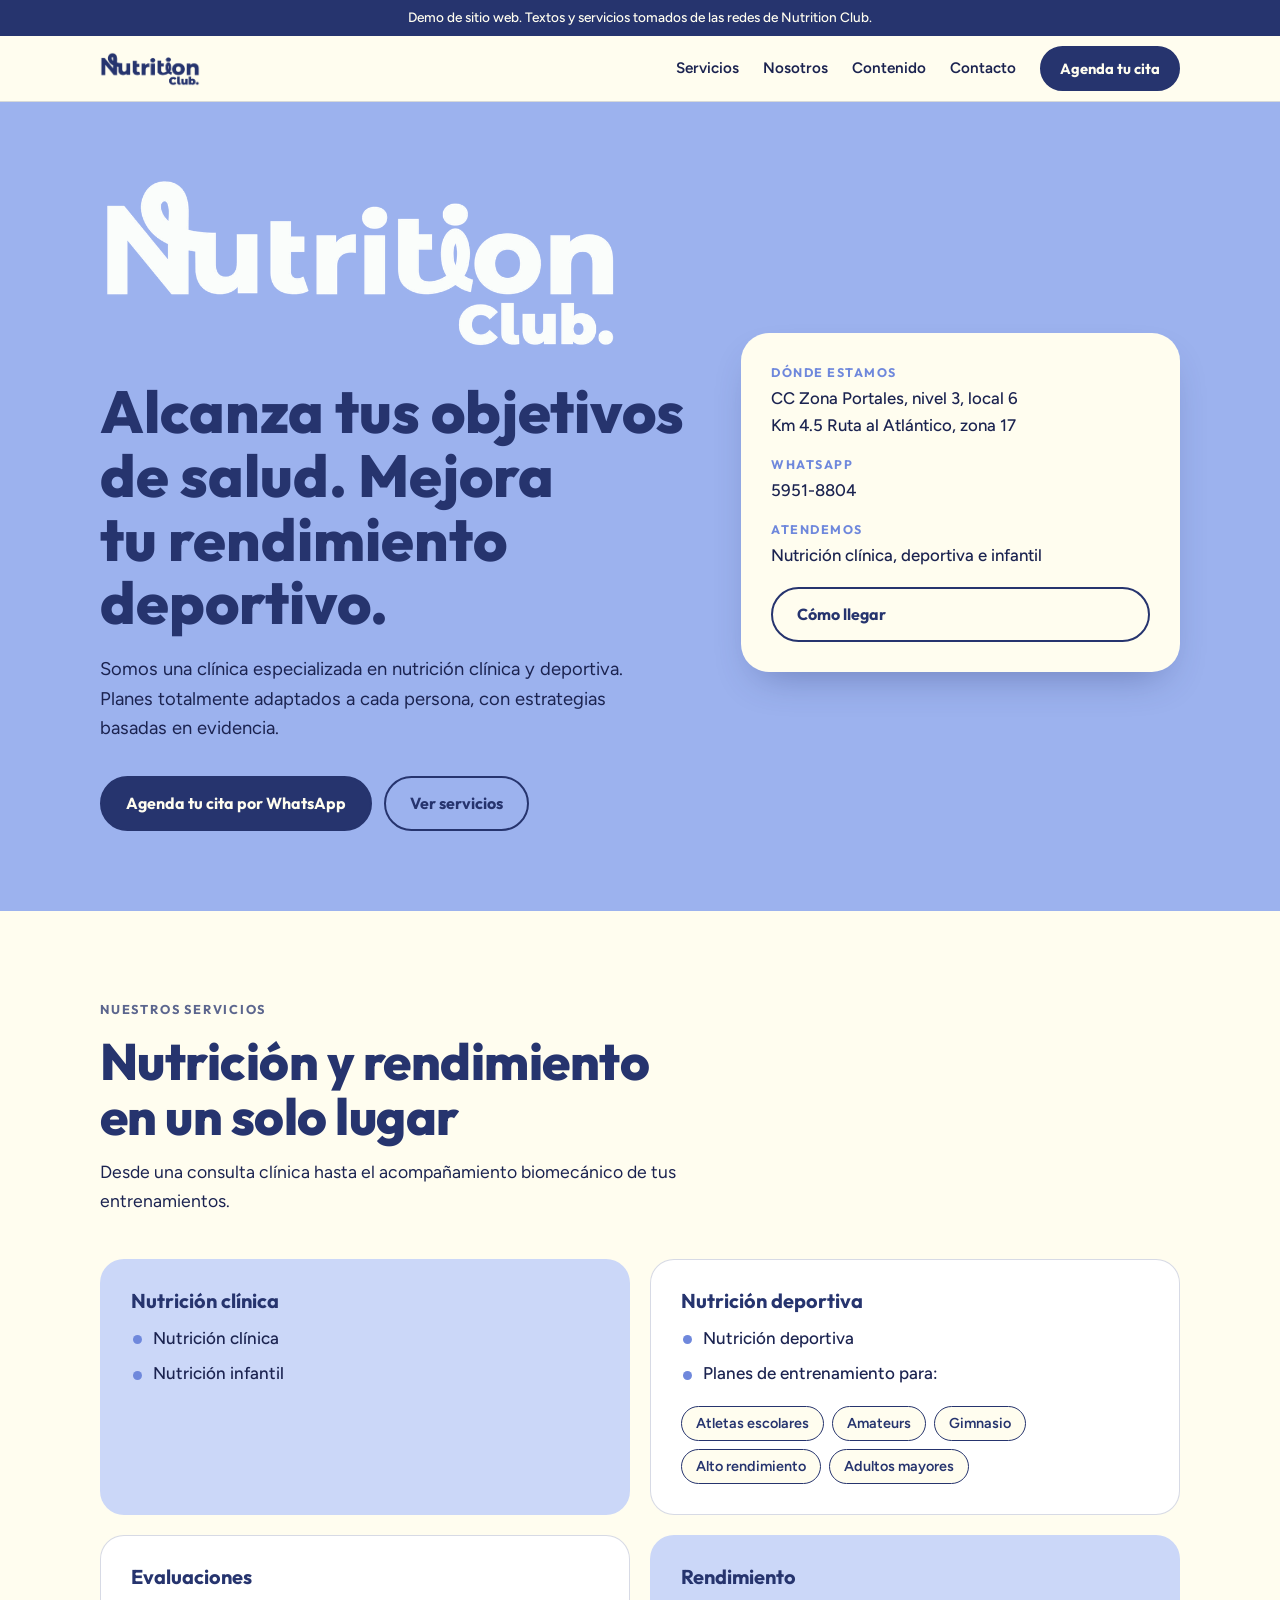
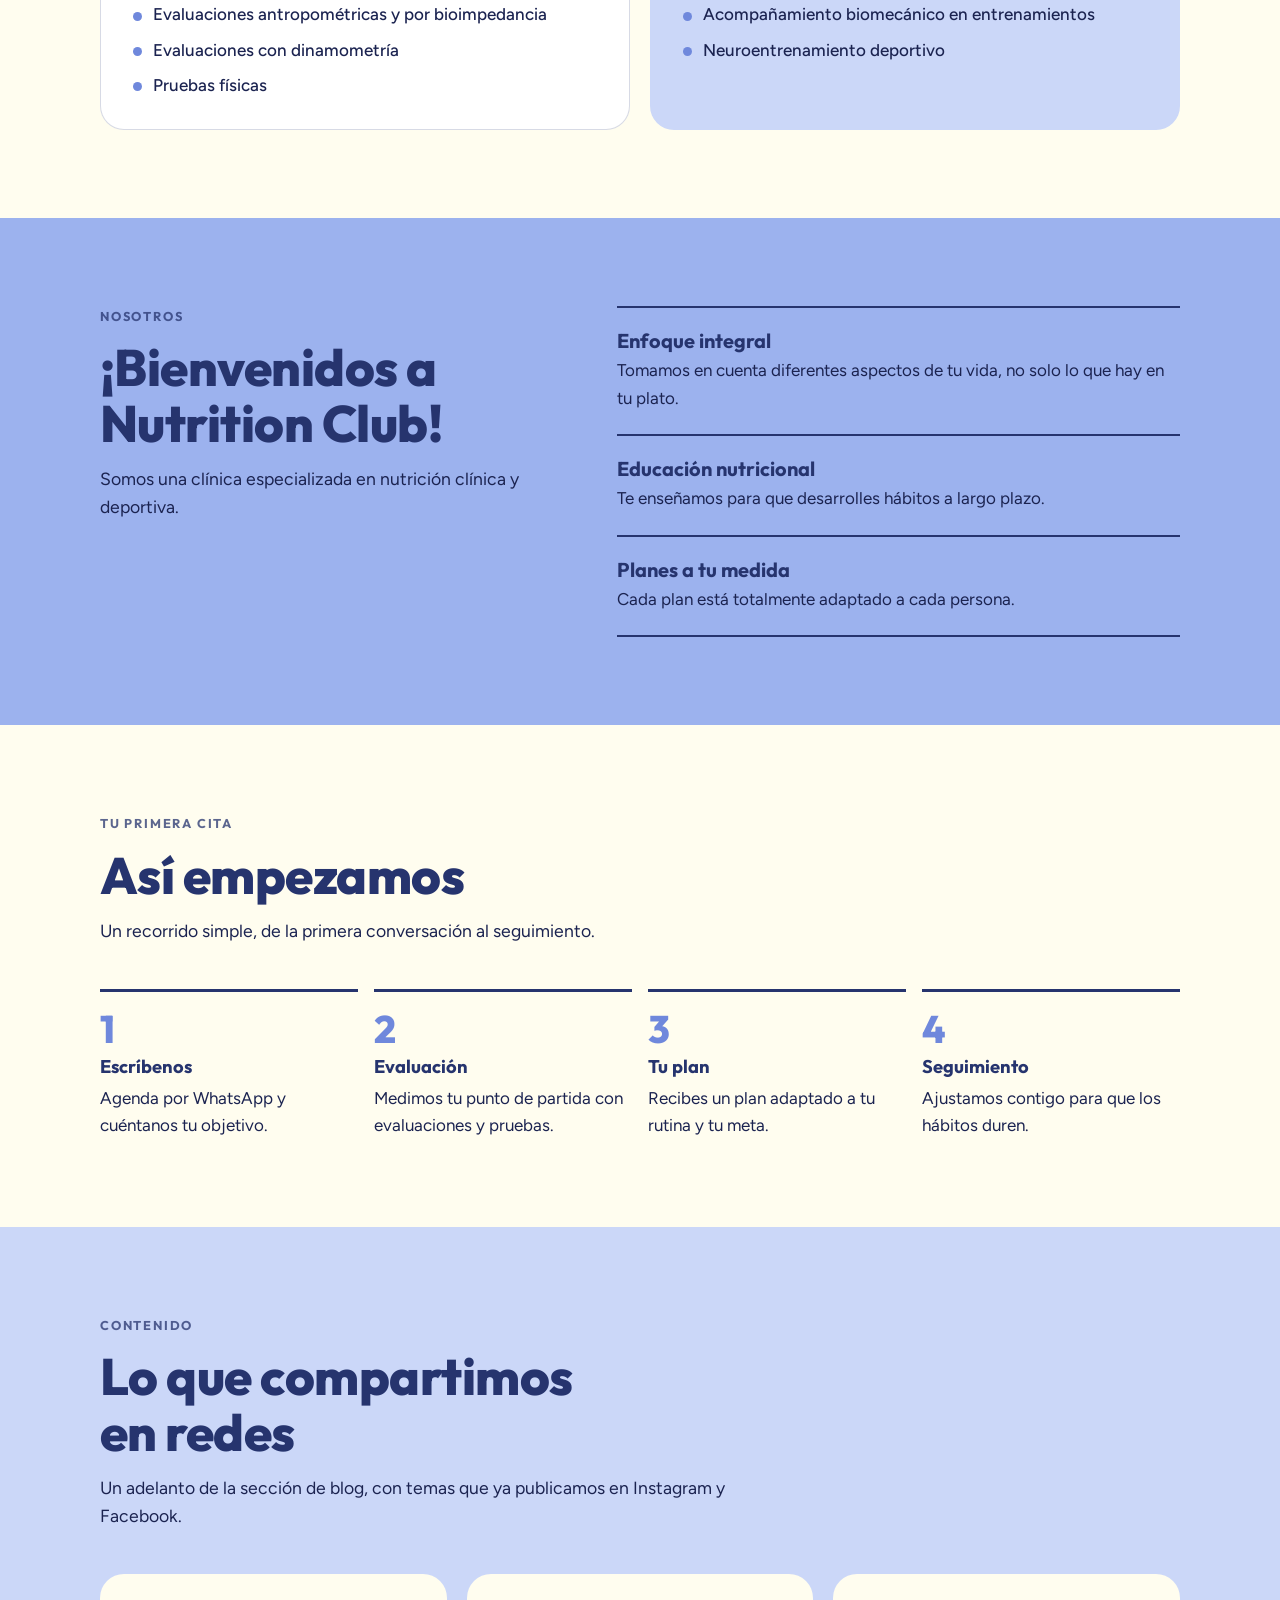
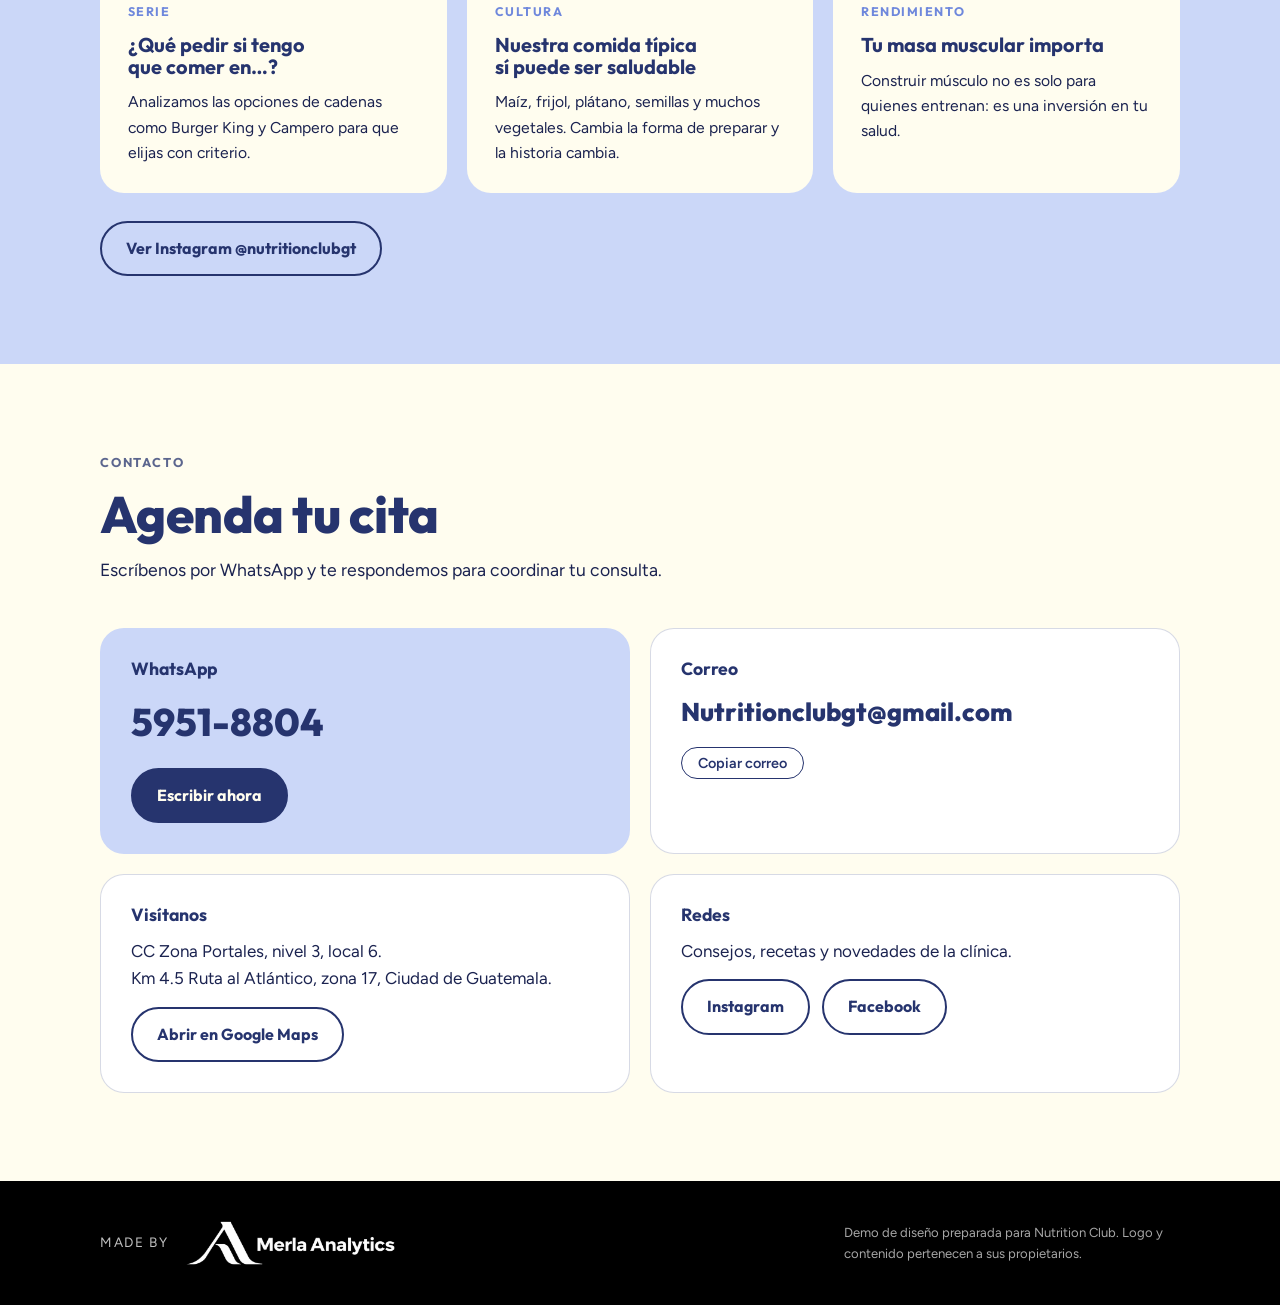
==== index.html @ fe2a4146 "Add files via upload" ====
<!doctype html>
<html lang="es">
<head>
<meta charset="utf-8">
<meta name="viewport" content="width=device-width, initial-scale=1">
<title>Nutrition Club</title>
<link rel="stylesheet" href="https://fonts.googleapis.com/css2?family=Outfit:wght@500;700;800&family=Figtree:wght@400;500;600&display=swap">
<link rel="stylesheet" href="style.css">

</head>
<body>
<div class="demo">Demo de sitio web. Textos y servicios tomados de las redes de Nutrition Club.</div>

<header>
  <div class="wrap">
    <a href="#inicio" aria-label="Nutrition Club, inicio"><img src="assets/logo-navy.png" alt="Nutrition Club"></a>
    <nav>
      <a href="#servicios">Servicios</a>
      <a href="#nosotros">Nosotros</a>
      <a href="#contenido">Contenido</a>
      <a href="#contacto">Contacto</a>
      <a class="btn" href="https://wa.me/50259518804" target="_blank" rel="noopener">Agenda tu cita</a>
    </nav>
  </div>
</header>

<main id="inicio">
<div class="hero">
  <div class="wrap">
    <div>
      <img class="mark" src="assets/logo-cream.png" alt="Nutrition Club">
      <h1>Alcanza tus objetivos de salud. Mejora tu rendimiento deportivo.</h1>
      <p class="lead">Somos una clínica especializada en nutrición clínica y deportiva. Planes totalmente adaptados a cada persona, con estrategias basadas en evidencia.</p>
      <div class="actions">
        <a class="btn" href="https://wa.me/50259518804" target="_blank" rel="noopener">Agenda tu cita por WhatsApp</a>
        <a class="btn ghost" href="#servicios">Ver servicios</a>
      </div>
    </div>
    <aside class="pin" aria-label="Datos de la clínica">
      <dl>
        <div><dt>Dónde estamos</dt><dd>CC Zona Portales, nivel 3, local 6<br>Km 4.5 Ruta al Atlántico, zona 17</dd></div>
        <div><dt>WhatsApp</dt><dd>5951-8804</dd></div>
        <div><dt>Atendemos</dt><dd>Nutrición clínica, deportiva e infantil</dd></div>
      </dl>
      <a class="btn ghost" href="https://www.google.com/maps/search/?api=1&query=CC+Zona+Portales+Km+4.5+Ruta+al+Atl%C3%A1ntico+zona+17+Guatemala" target="_blank" rel="noopener">Cómo llegar</a>
    </aside>
  </div>
</div>

<section id="servicios">
  <div class="wrap">
    <div class="head">
      <span class="eyebrow">Nuestros servicios</span>
      <h2>Nutrición y rendimiento en un solo lugar</h2>
      <p>Desde una consulta clínica hasta el acompañamiento biomecánico de tus entrenamientos.</p>
    </div>
    <div class="svc">
      <article class="card tint">
        <h3>Nutrición clínica</h3>
        <ul><li>Nutrición clínica</li><li>Nutrición infantil</li></ul>
      </article>
      <article class="card">
        <h3>Nutrición deportiva</h3>
        <ul><li>Nutrición deportiva</li><li>Planes de entrenamiento para:</li></ul>
        <div class="chips"><span>Atletas escolares</span><span>Amateurs</span><span>Gimnasio</span><span>Alto rendimiento</span><span>Adultos mayores</span></div>
      </article>
      <article class="card">
        <h3>Evaluaciones</h3>
        <ul><li>Evaluaciones antropométricas y por bioimpedancia</li><li>Evaluaciones con dinamometría</li><li>Pruebas físicas</li></ul>
      </article>
      <article class="card tint">
        <h3>Rendimiento</h3>
        <ul><li>Acompañamiento biomecánico en entrenamientos</li><li>Neuroentrenamiento deportivo</li></ul>
      </article>
    </div>
  </div>
</section>

<section id="nosotros" class="about">
  <div class="wrap grid">
    <div class="head" style="margin:0">
      <span class="eyebrow">Nosotros</span>
      <h2>¡Bienvenidos a Nutrition Club!</h2>
      <p>Somos una clínica especializada en nutrición clínica y deportiva.</p>
    </div>
    <div class="pillars">
      <div><h3>Enfoque integral</h3><p>Tomamos en cuenta diferentes aspectos de tu vida, no solo lo que hay en tu plato.</p></div>
      <div><h3>Educación nutricional</h3><p>Te enseñamos para que desarrolles hábitos a largo plazo.</p></div>
      <div><h3>Planes a tu medida</h3><p>Cada plan está totalmente adaptado a cada persona.</p></div>
    </div>
  </div>
</section>

<section id="cita">
  <div class="wrap">
    <div class="head">
      <span class="eyebrow">Tu primera cita</span>
      <h2>Así empezamos</h2>
      <p>Un recorrido simple, de la primera conversación al seguimiento.</p>
    </div>
    <ol class="steps">
      <li><h3>Escríbenos</h3><p>Agenda por WhatsApp y cuéntanos tu objetivo.</p></li>
      <li><h3>Evaluación</h3><p>Medimos tu punto de partida con evaluaciones y pruebas.</p></li>
      <li><h3>Tu plan</h3><p>Recibes un plan adaptado a tu rutina y tu meta.</p></li>
      <li><h3>Seguimiento</h3><p>Ajustamos contigo para que los hábitos duren.</p></li>
    </ol>
  </div>
</section>

<section id="contenido" class="posts">
  <div class="wrap">
    <div class="head">
      <span class="eyebrow">Contenido</span>
      <h2>Lo que compartimos en redes</h2>
      <p>Un adelanto de la sección de blog, con temas que ya publicamos en Instagram y Facebook.</p>
    </div>
    <div class="pgrid">
      <article class="post"><span class="tag">Serie</span><h3>¿Qué pedir si tengo que comer en…?</h3><p>Analizamos las opciones de cadenas como Burger King y Campero para que elijas con criterio.</p></article>
      <article class="post"><span class="tag">Cultura</span><h3>Nuestra comida típica sí puede ser saludable</h3><p>Maíz, frijol, plátano, semillas y muchos vegetales. Cambia la forma de preparar y la historia cambia.</p></article>
      <article class="post"><span class="tag">Rendimiento</span><h3>Tu masa muscular importa</h3><p>Construir músculo no es solo para quienes entrenan: es una inversión en tu salud.</p></article>
    </div>
    <div class="more"><a class="btn ghost" href="https://www.instagram.com/nutritionclubgt/" target="_blank" rel="noopener">Ver Instagram @nutritionclubgt</a></div>
  </div>
</section>

<section id="contacto" class="contact">
  <div class="wrap">
    <div class="head">
      <span class="eyebrow">Contacto</span>
      <h2>Agenda tu cita</h2>
      <p>Escríbenos por WhatsApp y te respondemos para coordinar tu consulta.</p>
    </div>
    <div class="grid">
      <div class="card tint">
        <h3>WhatsApp</h3>
        <div class="big">5951-8804</div>
        <div class="links"><a class="btn" href="https://wa.me/50259518804" target="_blank" rel="noopener">Escribir ahora</a></div>
      </div>
      <div class="card">
        <h3>Correo</h3>
        <div class="big mailbig" id="mail">Nutritionclubgt@gmail.com</div>
        <button class="copy" id="copy" type="button">Copiar correo</button>
      </div>
      <div class="card">
        <h3>Visítanos</h3>
        <p>CC Zona Portales, nivel 3, local 6.<br>Km 4.5 Ruta al Atlántico, zona 17, Ciudad de Guatemala.</p>
        <div class="links"><a class="btn ghost" href="https://www.google.com/maps/search/?api=1&query=CC+Zona+Portales+Km+4.5+Ruta+al+Atl%C3%A1ntico+zona+17+Guatemala" target="_blank" rel="noopener">Abrir en Google Maps</a></div>
      </div>
      <div class="card">
        <h3>Redes</h3>
        <p>Consejos, recetas y novedades de la clínica.</p>
        <div class="links">
          <a class="btn ghost" href="https://www.instagram.com/nutritionclubgt/" target="_blank" rel="noopener">Instagram</a>
          <a class="btn ghost" href="https://www.facebook.com/p/Nutrition-Club-Gt-61587818162774/" target="_blank" rel="noopener">Facebook</a>
        </div>
      </div>
    </div>
  </div>
</section>
</main>

<footer>
  <div class="wrap">
    <div class="by"><span>Made by</span><img src="assets/merla-analytics.png" alt="Merla Analytics"></div>
    <small>Demo de diseño preparada para Nutrition Club. Logo y contenido pertenecen a sus propietarios.</small>
  </div>
</footer>

<script src="script.js"></script>

</body>
</html>
---- style.css ----
/* Layout: clínica de barrio con voz cálida. Bloques anchos alternando periwinkle y crema, tipografía grande, un solo acento (navy). */
:root{
  --peri:#9CB2EE; --peri-soft:#CBD7F8; --peri-deep:#6F88DC;
  --cream:#FFFDEF; --navy:#26346E; --ink:#1B2350; --line:rgba(38,52,110,.18);
  --display:'Outfit','Avenir Next','Segoe UI',system-ui,sans-serif;
  --body:'Figtree','Segoe UI',system-ui,sans-serif;
  color-scheme:light;
}
*{box-sizing:border-box}
html{scroll-behavior:smooth}
body{background:var(--cream);color:var(--ink);font-family:var(--body);font-size:17px;line-height:1.6;margin:0}
a{color:inherit}
:focus-visible{outline:3px solid var(--navy);outline-offset:3px;border-radius:6px}
.wrap{max-width:1120px;margin-inline:auto;padding-inline:20px}
h1,h2,h3{font-family:var(--display);line-height:1.08;margin:0;text-wrap:balance;color:var(--navy)}
h2{font-size:clamp(2rem,5vw,3.2rem);font-weight:800;letter-spacing:-.01em}
h3{font-size:1.25rem;font-weight:700}
p{margin:0}
.eyebrow{font-family:var(--display);font-weight:700;font-size:.8rem;letter-spacing:.14em;text-transform:uppercase;color:var(--navy);opacity:.75}

/* header */
header{position:sticky;top:env(safe-area-inset-top,0px);z-index:10;background:var(--cream);border-bottom:1px solid var(--line)}
header .wrap{display:flex;align-items:center;justify-content:space-between;gap:16px;padding-block:10px}
header img{height:34px;width:auto;display:block}
nav{display:flex;gap:24px;align-items:center}
nav a{text-decoration:none;font-weight:600;font-size:.95rem}
nav a:hover{text-decoration:underline;text-underline-offset:5px}
.btn{display:inline-flex;align-items:center;gap:8px;background:var(--navy);color:var(--cream);font-family:var(--display);font-weight:700;font-size:1rem;padding:13px 24px;border-radius:999px;text-decoration:none;border:2px solid var(--navy);transition:transform .15s,background .15s,color .15s}
.btn:hover{transform:translateY(-2px)}
.btn.ghost{background:transparent;color:var(--navy)}
.btn.ghost:hover{background:var(--navy);color:var(--cream)}
header .btn{padding:9px 18px;font-size:.92rem}
@media(max-width:760px){nav a:not(.btn){display:none}}

/* hero */
.hero{background:var(--peri);position:relative;overflow:hidden}
.hero .wrap{display:grid;grid-template-columns:1.15fr .85fr;gap:48px;align-items:center;padding-block:72px 80px;position:relative}
.hero .mark{width:min(100%,520px);display:block;margin-bottom:28px}
.hero h1{font-size:clamp(2.1rem,5.2vw,3.7rem);font-weight:800;max-width:15ch}
.hero p.lead{font-size:1.15rem;margin-top:20px;max-width:46ch;color:var(--ink)}
.hero .actions{display:flex;flex-wrap:wrap;gap:12px;margin-top:32px}
.hero .btn.ghost{border-color:var(--navy)}
.pin{background:var(--cream);border-radius:28px;padding:30px;display:grid;gap:18px;box-shadow:0 18px 40px -18px rgba(38,52,110,.45)}
.pin dt{font-family:var(--display);font-weight:700;font-size:.78rem;letter-spacing:.12em;text-transform:uppercase;color:var(--peri-deep)}
.pin dd{margin:2px 0 0;font-size:1.05rem;font-weight:500}
.pin dl{margin:0;display:grid;gap:16px}
@media(max-width:860px){.hero .wrap{grid-template-columns:1fr;padding-block:48px 56px}}

/* sections */
section{padding-block:88px}
.head{display:grid;gap:14px;margin-bottom:44px;max-width:640px}
.head p{font-size:1.1rem}

/* servicios */
.svc{display:grid;grid-template-columns:repeat(2,1fr);gap:20px}
.card{background:#fff;border:1.5px solid var(--line);border-radius:24px;padding:30px;display:grid;gap:14px;align-content:start;min-width:0}
.card.tint{background:var(--peri-soft);border-color:transparent}
.card ul{margin:0;padding:0;list-style:none;display:grid;gap:8px}
.card li{padding-left:22px;position:relative;font-weight:500}
.card li::before{content:"";position:absolute;left:2px;top:.6em;width:9px;height:9px;border-radius:50%;background:var(--peri-deep)}
.chips{display:flex;flex-wrap:wrap;gap:8px;margin-top:4px}
.chips span{background:var(--cream);border:1.5px solid var(--navy);color:var(--navy);padding:5px 14px;border-radius:999px;font-weight:600;font-size:.9rem}
.card.tint .chips span{background:var(--cream)}
@media(max-width:760px){.svc{grid-template-columns:1fr}section{padding-block:60px}}

/* nosotros */
.about{background:var(--peri)}
.about .grid{display:grid;grid-template-columns:.9fr 1.1fr;gap:56px;align-items:start}
.about .pillars{display:grid;gap:0}
.about .pillars div{padding-block:22px;border-top:2px solid var(--navy)}
.about .pillars div:last-child{border-bottom:2px solid var(--navy)}
.about .pillars h3{margin-bottom:6px}
@media(max-width:860px){.about .grid{grid-template-columns:1fr;gap:32px}}

/* primera cita */
.steps{display:grid;grid-template-columns:repeat(4,1fr);gap:16px;counter-reset:s;padding:0;margin:0;list-style:none}
.steps li{counter-increment:s;border-top:3px solid var(--navy);padding-top:18px;display:grid;gap:8px;align-content:start}
.steps li::before{content:counter(s);font-family:var(--display);font-weight:800;font-size:2.4rem;color:var(--peri-deep);line-height:1}
.steps h3{font-size:1.15rem}
@media(max-width:860px){.steps{grid-template-columns:repeat(2,1fr)}}
@media(max-width:480px){.steps{grid-template-columns:1fr}}

/* contenido */
.posts{background:var(--peri-soft)}
.pgrid{display:grid;grid-template-columns:repeat(3,1fr);gap:20px}
.post{background:var(--cream);border-radius:24px;padding:28px;display:grid;gap:12px;align-content:start;min-width:0}
.post .tag{font-family:var(--display);font-weight:700;font-size:.78rem;letter-spacing:.12em;text-transform:uppercase;color:var(--peri-deep)}
.post p{font-size:.98rem}
.more{margin-top:28px}
@media(max-width:860px){.pgrid{grid-template-columns:1fr}}

/* contacto */
.contact .grid{display:grid;grid-template-columns:1fr 1fr;gap:20px}
.contact .card h3{font-size:1.1rem}
.big{font-family:var(--display);font-weight:800;font-size:clamp(1.6rem,4vw,2.4rem);color:var(--navy);overflow-wrap:anywhere}
.mailbig{font-size:clamp(1.15rem,2.6vw,1.6rem);overflow-wrap:normal;word-break:keep-all}
.copy{justify-self:start;background:none;border:1.5px solid var(--navy);color:var(--navy);border-radius:999px;padding:6px 16px;font:600 .9rem var(--body);cursor:pointer}
.copy:hover{background:var(--navy);color:var(--cream)}
.links{display:flex;flex-wrap:wrap;gap:12px}
@media(max-width:760px){.contact .grid{grid-template-columns:1fr}}

/* crédito */
footer{background:#000;color:#fff;padding-block:40px}
footer .wrap{display:flex;flex-wrap:wrap;gap:20px 40px;align-items:center;justify-content:space-between}
footer .by{display:flex;align-items:center;gap:18px;flex-wrap:wrap}
footer .by span{font-size:.85rem;letter-spacing:.12em;text-transform:uppercase;opacity:.75}
footer .by img{height:44px;width:auto;display:block}
footer small{opacity:.65;font-size:.82rem;max-width:42ch}
.demo{background:var(--navy);color:var(--cream);text-align:center;font-size:.85rem;padding:7px 16px;font-weight:500}
@media(prefers-reduced-motion:reduce){*{transition:none!important;scroll-behavior:auto!important}}
html{-webkit-text-size-adjust:100%}img{max-width:100%}[hidden]{display:none!important}
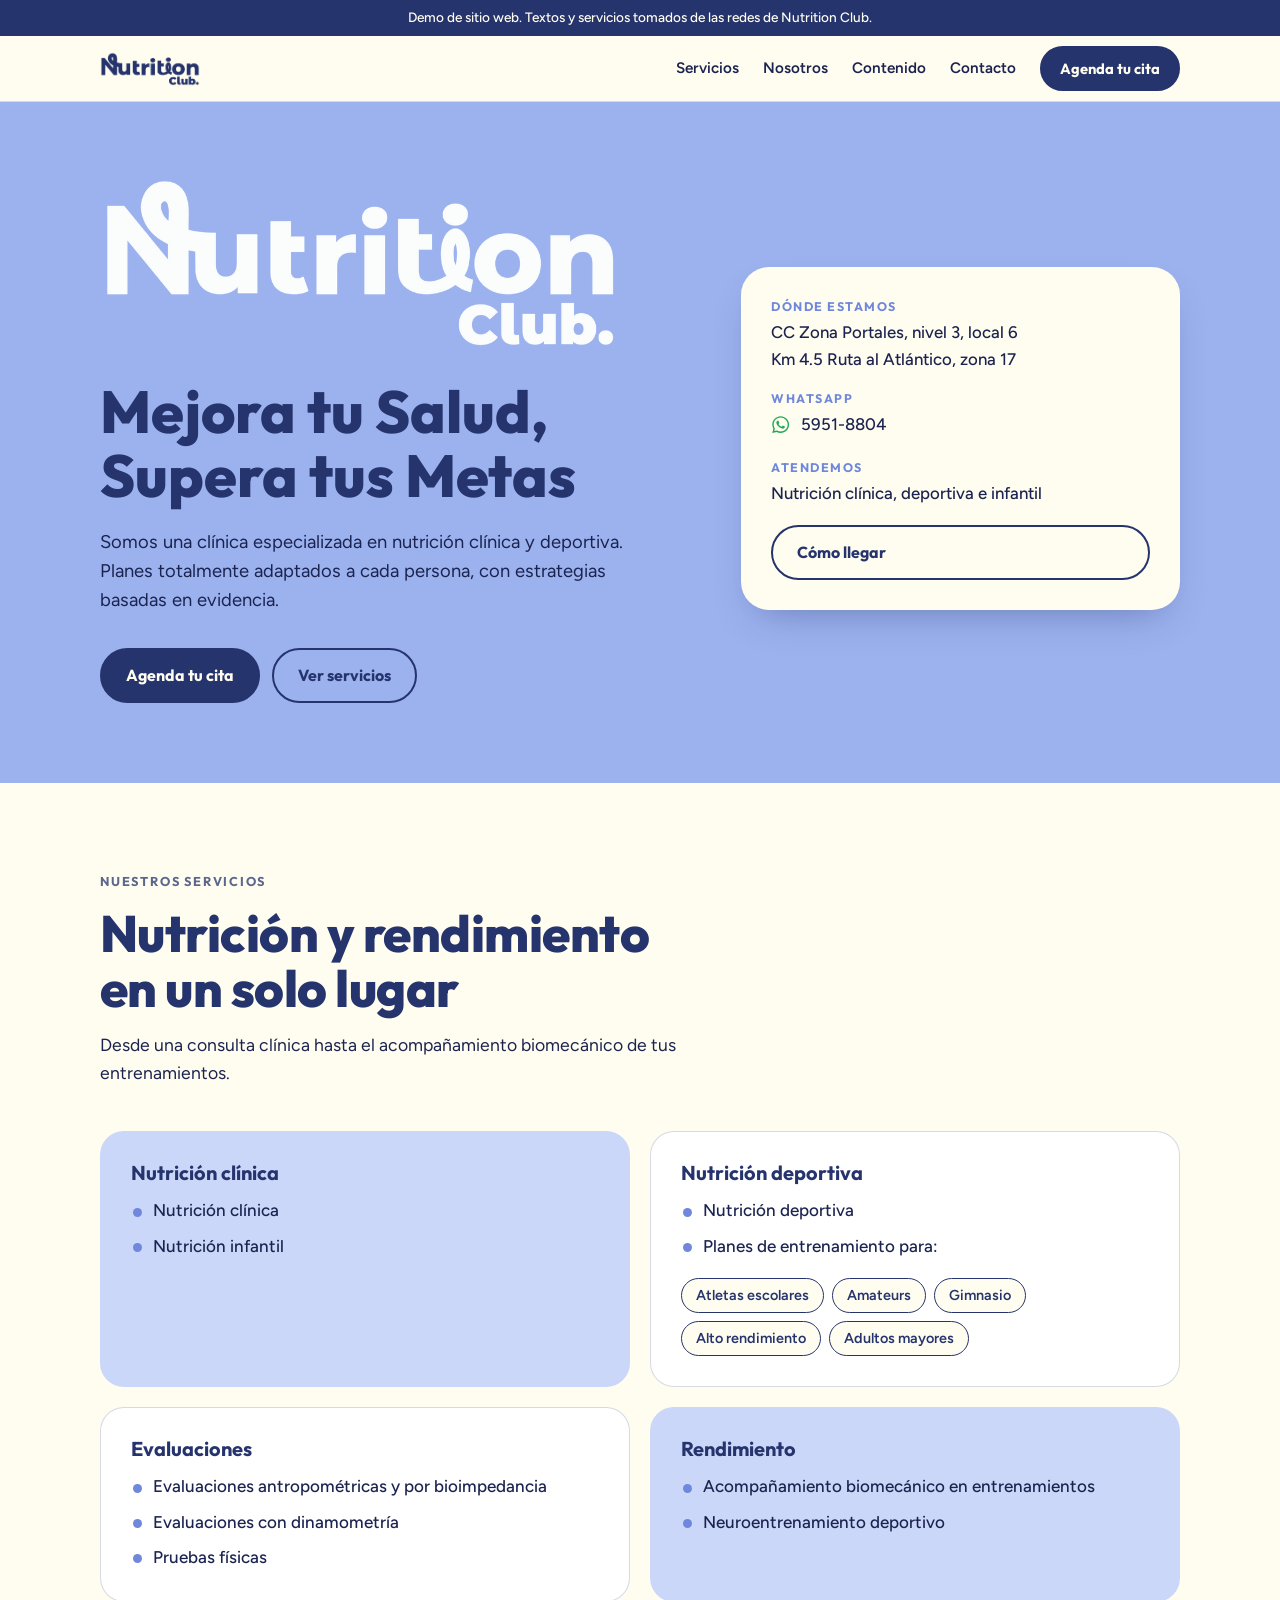
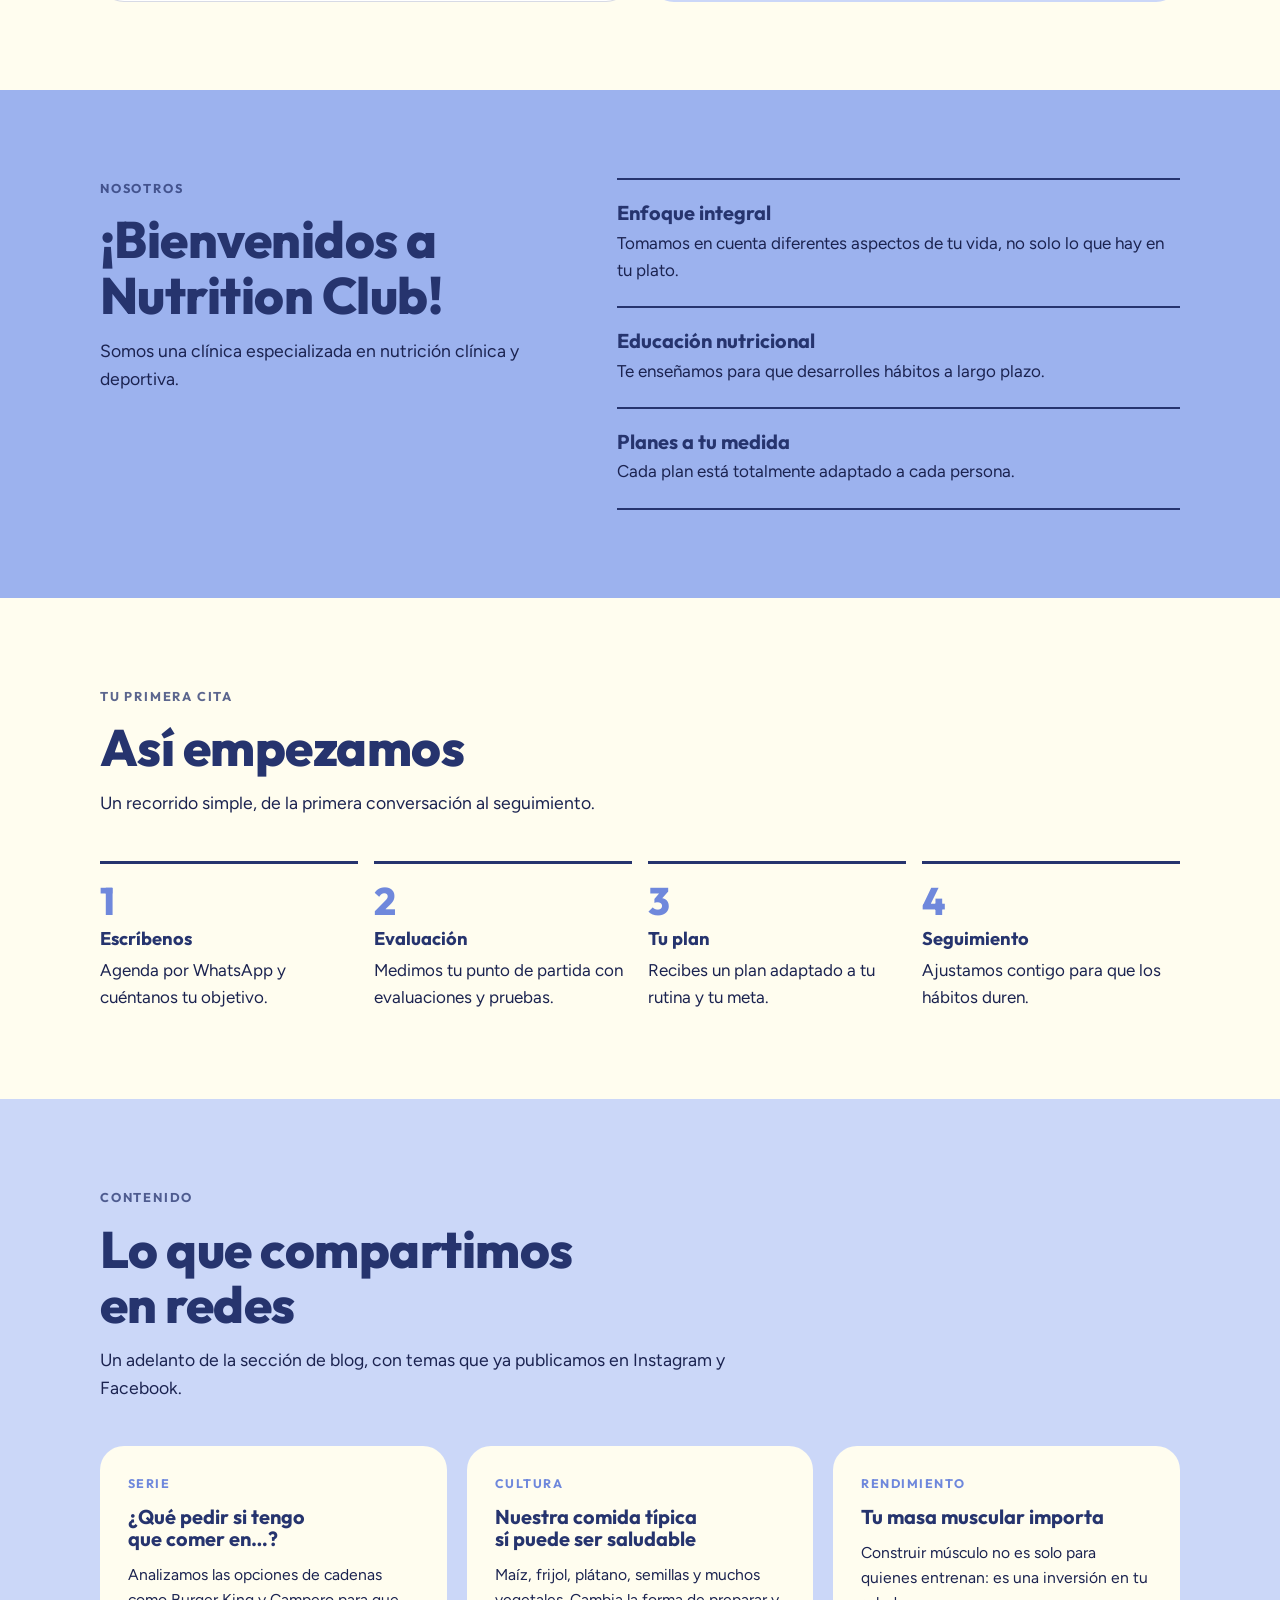
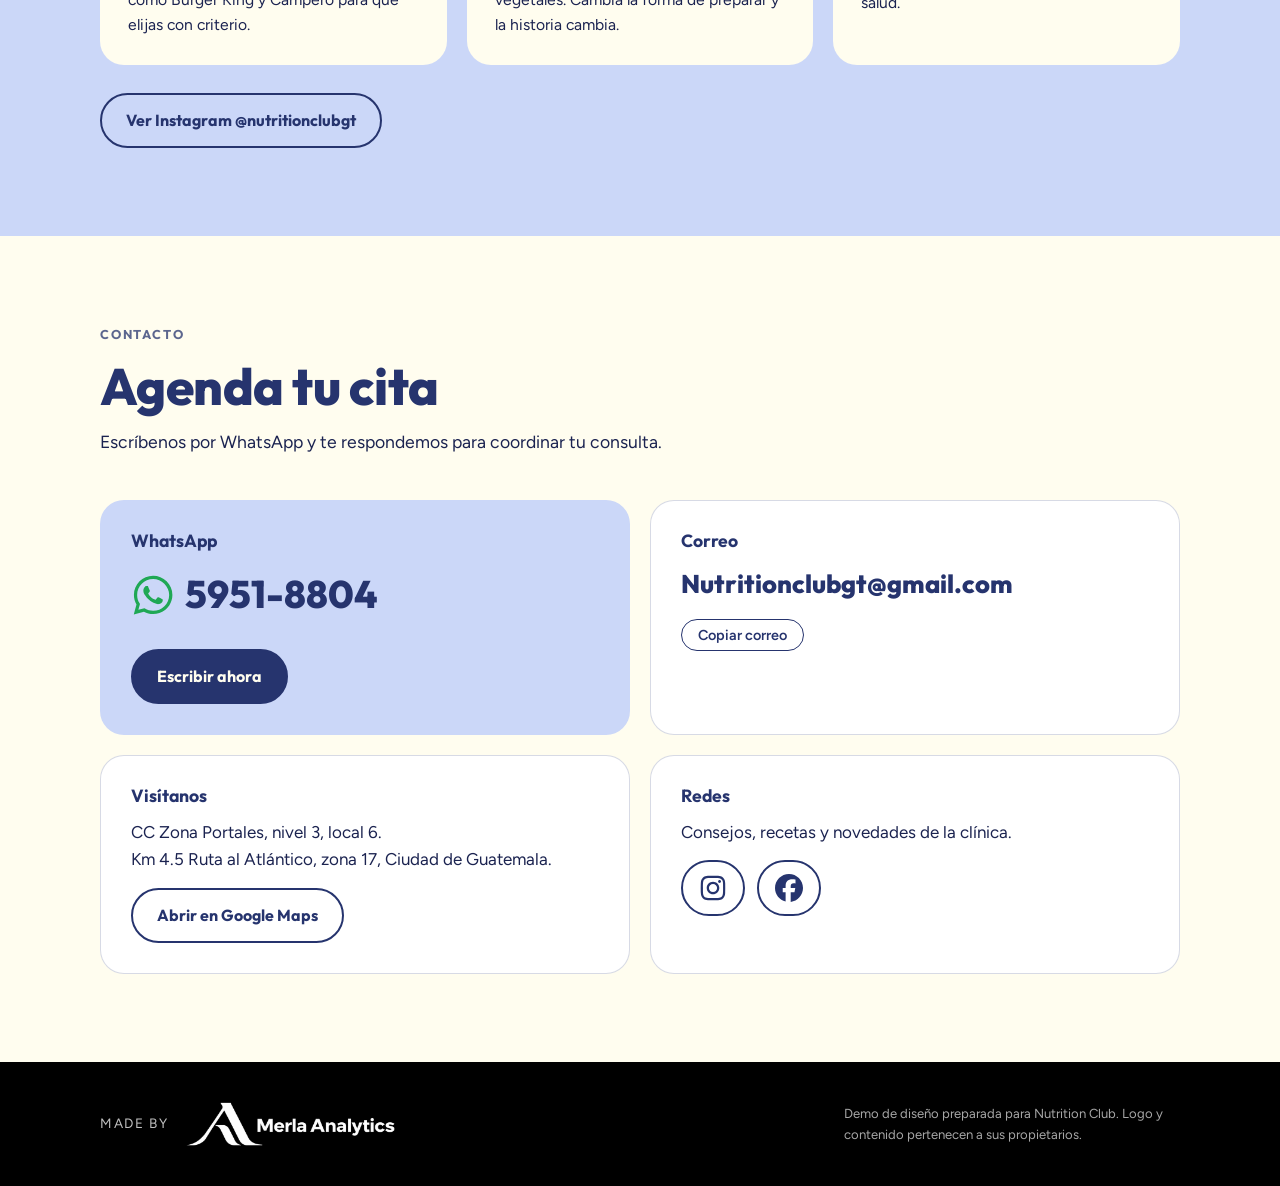
==== commit 273aafc1: "Add files via upload" ====
--- a/index.html
+++ b/index.html
@@ -29,17 +29,17 @@
   <div class="wrap">
     <div>
       <img class="mark" src="assets/logo-cream.png" alt="Nutrition Club">
-      <h1>Alcanza tus objetivos de salud. Mejora tu rendimiento deportivo.</h1>
+      <h1>Mejora tu Salud, Supera tus Metas</h1>
       <p class="lead">Somos una clínica especializada en nutrición clínica y deportiva. Planes totalmente adaptados a cada persona, con estrategias basadas en evidencia.</p>
       <div class="actions">
-        <a class="btn" href="https://wa.me/50259518804" target="_blank" rel="noopener">Agenda tu cita por WhatsApp</a>
+        <a class="btn" href="https://wa.me/50259518804" target="_blank" rel="noopener">Agenda tu cita</a>
         <a class="btn ghost" href="#servicios">Ver servicios</a>
       </div>
     </div>
     <aside class="pin" aria-label="Datos de la clínica">
       <dl>
         <div><dt>Dónde estamos</dt><dd>CC Zona Portales, nivel 3, local 6<br>Km 4.5 Ruta al Atlántico, zona 17</dd></div>
-        <div><dt>WhatsApp</dt><dd>5951-8804</dd></div>
+        <div><dt>WhatsApp</dt><dd><a class="numlink" href="https://wa.me/50259518804" target="_blank" rel="noopener"><svg class="ico" viewBox="0 0 448 512" aria-hidden="true" focusable="false"><path fill="currentColor" d="M380.9 97.1C339 55.1 283.2 32 223.9 32c-122.4 0-222 99.6-222 222 0 39.1 10.2 77.3 29.6 111L0 480l117.7-30.9c32.4 17.7 68.9 27 106.1 27h.1c122.3 0 224.1-99.6 224.1-222 0-59.3-25.2-115-67.1-157zm-157 341.6c-33.2 0-65.7-8.9-94-25.7l-6.7-4-69.8 18.3L72 359.2l-4.4-7c-18.5-29.4-28.2-63.3-28.2-98.2 0-101.7 82.8-184.5 184.6-184.5 49.3 0 95.6 19.2 130.4 54.1 34.8 34.9 56.2 81.2 56.1 130.5 0 101.8-84.9 184.6-186.6 184.6zm101.2-138.2c-5.5-2.8-32.8-16.2-37.9-18-5.1-1.9-8.8-2.8-12.5 2.8-3.7 5.6-14.3 18-17.6 21.8-3.2 3.7-6.5 4.2-12 1.4-32.6-16.3-54-29.1-75.5-66-5.7-9.8 5.7-9.1 16.3-30.3 1.8-3.7.9-6.9-.5-9.7-1.4-2.8-12.5-30.1-17.1-41.2-4.5-10.8-9.1-9.3-12.5-9.5-3.2-.2-6.9-.2-10.6-.2-3.7 0-9.7 1.4-14.8 6.9-5.1 5.6-19.4 19-19.4 46.3 0 27.3 19.9 53.7 22.6 57.4 2.8 3.7 39.1 59.7 94.8 83.8 35.2 15.2 49 16.5 66.6 13.9 10.7-1.6 32.8-13.4 37.4-26.4 4.6-13 4.6-24.1 3.2-26.4-1.3-2.5-5-3.9-10.5-6.6z"/></svg><span>5951-8804</span></a></dd></div>
         <div><dt>Atendemos</dt><dd>Nutrición clínica, deportiva e infantil</dd></div>
       </dl>
       <a class="btn ghost" href="https://www.google.com/maps/search/?api=1&query=CC+Zona+Portales+Km+4.5+Ruta+al+Atl%C3%A1ntico+zona+17+Guatemala" target="_blank" rel="noopener">Cómo llegar</a>
@@ -133,7 +133,7 @@
     <div class="grid">
       <div class="card tint">
         <h3>WhatsApp</h3>
-        <div class="big">5951-8804</div>
+        <div class="big"><a class="numlink" href="https://wa.me/50259518804" target="_blank" rel="noopener"><svg class="ico" viewBox="0 0 448 512" aria-hidden="true" focusable="false"><path fill="currentColor" d="M380.9 97.1C339 55.1 283.2 32 223.9 32c-122.4 0-222 99.6-222 222 0 39.1 10.2 77.3 29.6 111L0 480l117.7-30.9c32.4 17.7 68.9 27 106.1 27h.1c122.3 0 224.1-99.6 224.1-222 0-59.3-25.2-115-67.1-157zm-157 341.6c-33.2 0-65.7-8.9-94-25.7l-6.7-4-69.8 18.3L72 359.2l-4.4-7c-18.5-29.4-28.2-63.3-28.2-98.2 0-101.7 82.8-184.5 184.6-184.5 49.3 0 95.6 19.2 130.4 54.1 34.8 34.9 56.2 81.2 56.1 130.5 0 101.8-84.9 184.6-186.6 184.6zm101.2-138.2c-5.5-2.8-32.8-16.2-37.9-18-5.1-1.9-8.8-2.8-12.5 2.8-3.7 5.6-14.3 18-17.6 21.8-3.2 3.7-6.5 4.2-12 1.4-32.6-16.3-54-29.1-75.5-66-5.7-9.8 5.7-9.1 16.3-30.3 1.8-3.7.9-6.9-.5-9.7-1.4-2.8-12.5-30.1-17.1-41.2-4.5-10.8-9.1-9.3-12.5-9.5-3.2-.2-6.9-.2-10.6-.2-3.7 0-9.7 1.4-14.8 6.9-5.1 5.6-19.4 19-19.4 46.3 0 27.3 19.9 53.7 22.6 57.4 2.8 3.7 39.1 59.7 94.8 83.8 35.2 15.2 49 16.5 66.6 13.9 10.7-1.6 32.8-13.4 37.4-26.4 4.6-13 4.6-24.1 3.2-26.4-1.3-2.5-5-3.9-10.5-6.6z"/></svg><span>5951-8804</span></a></div>
         <div class="links"><a class="btn" href="https://wa.me/50259518804" target="_blank" rel="noopener">Escribir ahora</a></div>
       </div>
       <div class="card">
@@ -150,8 +150,8 @@
         <h3>Redes</h3>
         <p>Consejos, recetas y novedades de la clínica.</p>
         <div class="links">
-          <a class="btn ghost" href="https://www.instagram.com/nutritionclubgt/" target="_blank" rel="noopener">Instagram</a>
-          <a class="btn ghost" href="https://www.facebook.com/p/Nutrition-Club-Gt-61587818162774/" target="_blank" rel="noopener">Facebook</a>
+          <a class="btn ghost social" href="https://www.instagram.com/nutritionclubgt/" target="_blank" rel="noopener" aria-label="Instagram"><svg class="ico" viewBox="0 0 448 512" aria-hidden="true" focusable="false"><path fill="currentColor" d="M224.1 141c-63.6 0-114.9 51.3-114.9 114.9s51.3 114.9 114.9 114.9S339 319.5 339 255.9 287.7 141 224.1 141zm0 189.6c-41.1 0-74.7-33.5-74.7-74.7s33.5-74.7 74.7-74.7 74.7 33.5 74.7 74.7-33.6 74.7-74.7 74.7zm146.4-194.3c0 14.9-12 26.8-26.8 26.8-14.9 0-26.8-12-26.8-26.8s12-26.8 26.8-26.8 26.8 12 26.8 26.8zm76.1 27.2c-1.7-35.9-9.9-67.7-36.2-93.9-26.2-26.2-58-34.4-93.9-36.2-37-2.1-147.9-2.1-184.9 0-35.8 1.7-67.6 9.9-93.9 36.1s-34.4 58-36.2 93.9c-2.1 37-2.1 147.9 0 184.9 1.7 35.9 9.9 67.7 36.2 93.9s58 34.4 93.9 36.2c37 2.1 147.9 2.1 184.9 0 35.9-1.7 67.7-9.9 93.9-36.2 26.2-26.2 34.4-58 36.2-93.9 2.1-37 2.1-147.8 0-184.8zM398.8 388c-7.8 19.6-22.9 34.7-42.6 42.6-29.5 11.7-99.5 9-132.1 9s-102.7 2.6-132.1-9c-19.6-7.8-34.7-22.9-42.6-42.6-11.7-29.5-9-99.5-9-132.1s-2.6-102.7 9-132.1c7.8-19.6 22.9-34.7 42.6-42.6 29.5-11.7 99.5-9 132.1-9s102.7-2.6 132.1 9c19.6 7.8 34.7 22.9 42.6 42.6 11.7 29.5 9 99.5 9 132.1s2.7 102.7-9 132.1z"/></svg></a>
+          <a class="btn ghost social" href="https://www.facebook.com/p/Nutrition-Club-Gt-61587818162774/" target="_blank" rel="noopener" aria-label="Facebook"><svg class="ico" viewBox="0 0 512 512" aria-hidden="true" focusable="false"><path fill="currentColor" d="M512 256C512 114.6 397.4 0 256 0S0 114.6 0 256C0 376 82.7 476.8 194.2 504.5V334.2H141.4V256h52.8V222.3c0-87.1 39.4-127.5 125-127.5c16.2 0 44.2 3.2 55.7 6.4V172c-6-.6-16.5-1-29.6-1c-42 0-58.2 15.9-58.2 57.2V256h83.6l-14.4 78.2H287V510.1C413.8 494.8 512 386.9 512 256h0z"/></svg></a>
         </div>
       </div>
     </div>
--- a/style.css
+++ b/style.css
@@ -18,6 +18,12 @@
 p{margin:0}
 .eyebrow{font-family:var(--display);font-weight:700;font-size:.8rem;letter-spacing:.14em;text-transform:uppercase;color:var(--navy);opacity:.75}
 
+.ico{width:1.1em;height:1.1em;flex:none;display:block}
+.numlink{display:inline-flex;align-items:center;gap:10px;text-decoration:none;color:inherit}
+.numlink .ico{width:1.15em;height:1.15em;color:#1FA855}
+.numlink:hover span{text-decoration:underline;text-underline-offset:5px}
+.btn.social{padding:12px 16px}
+.btn.social .ico{width:28px;height:28px}
 /* header */
 header{position:sticky;top:env(safe-area-inset-top,0px);z-index:10;background:var(--cream);border-bottom:1px solid var(--line)}
 header .wrap{display:flex;align-items:center;justify-content:space-between;gap:16px;padding-block:10px}
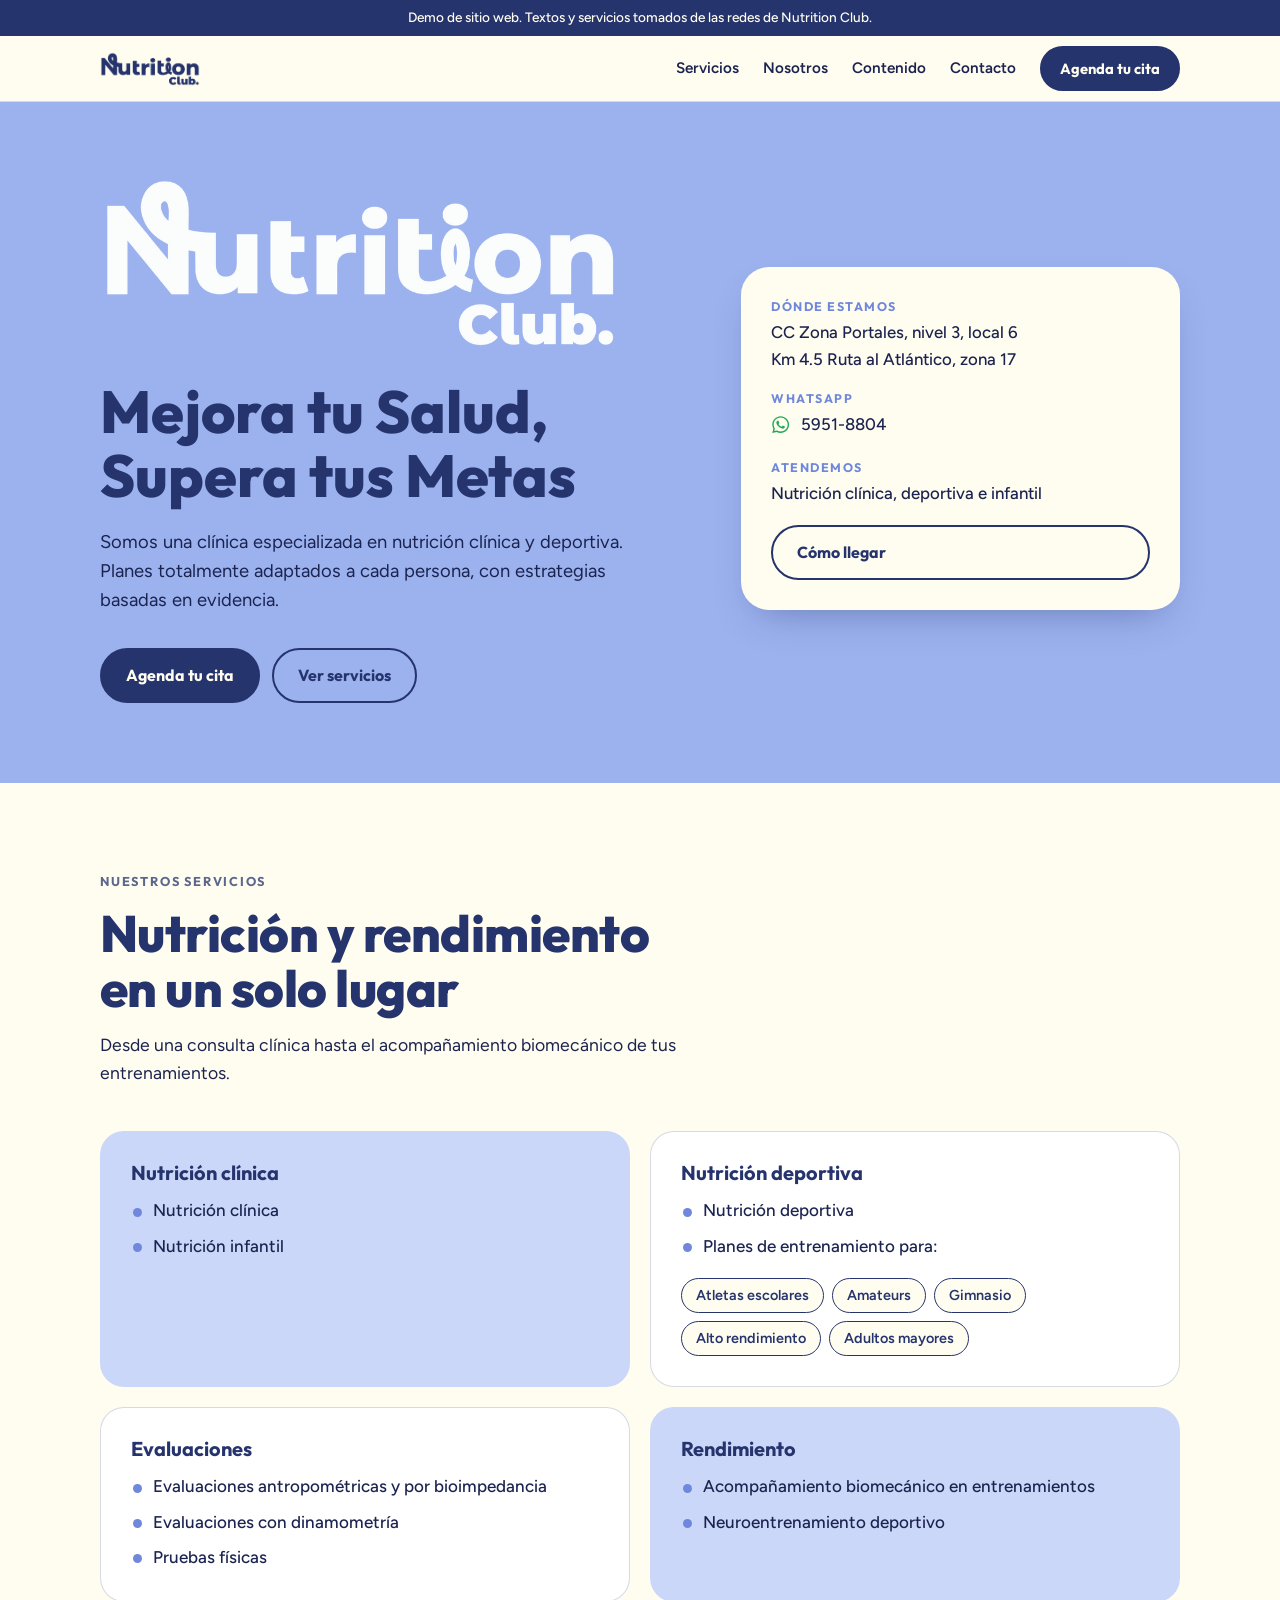
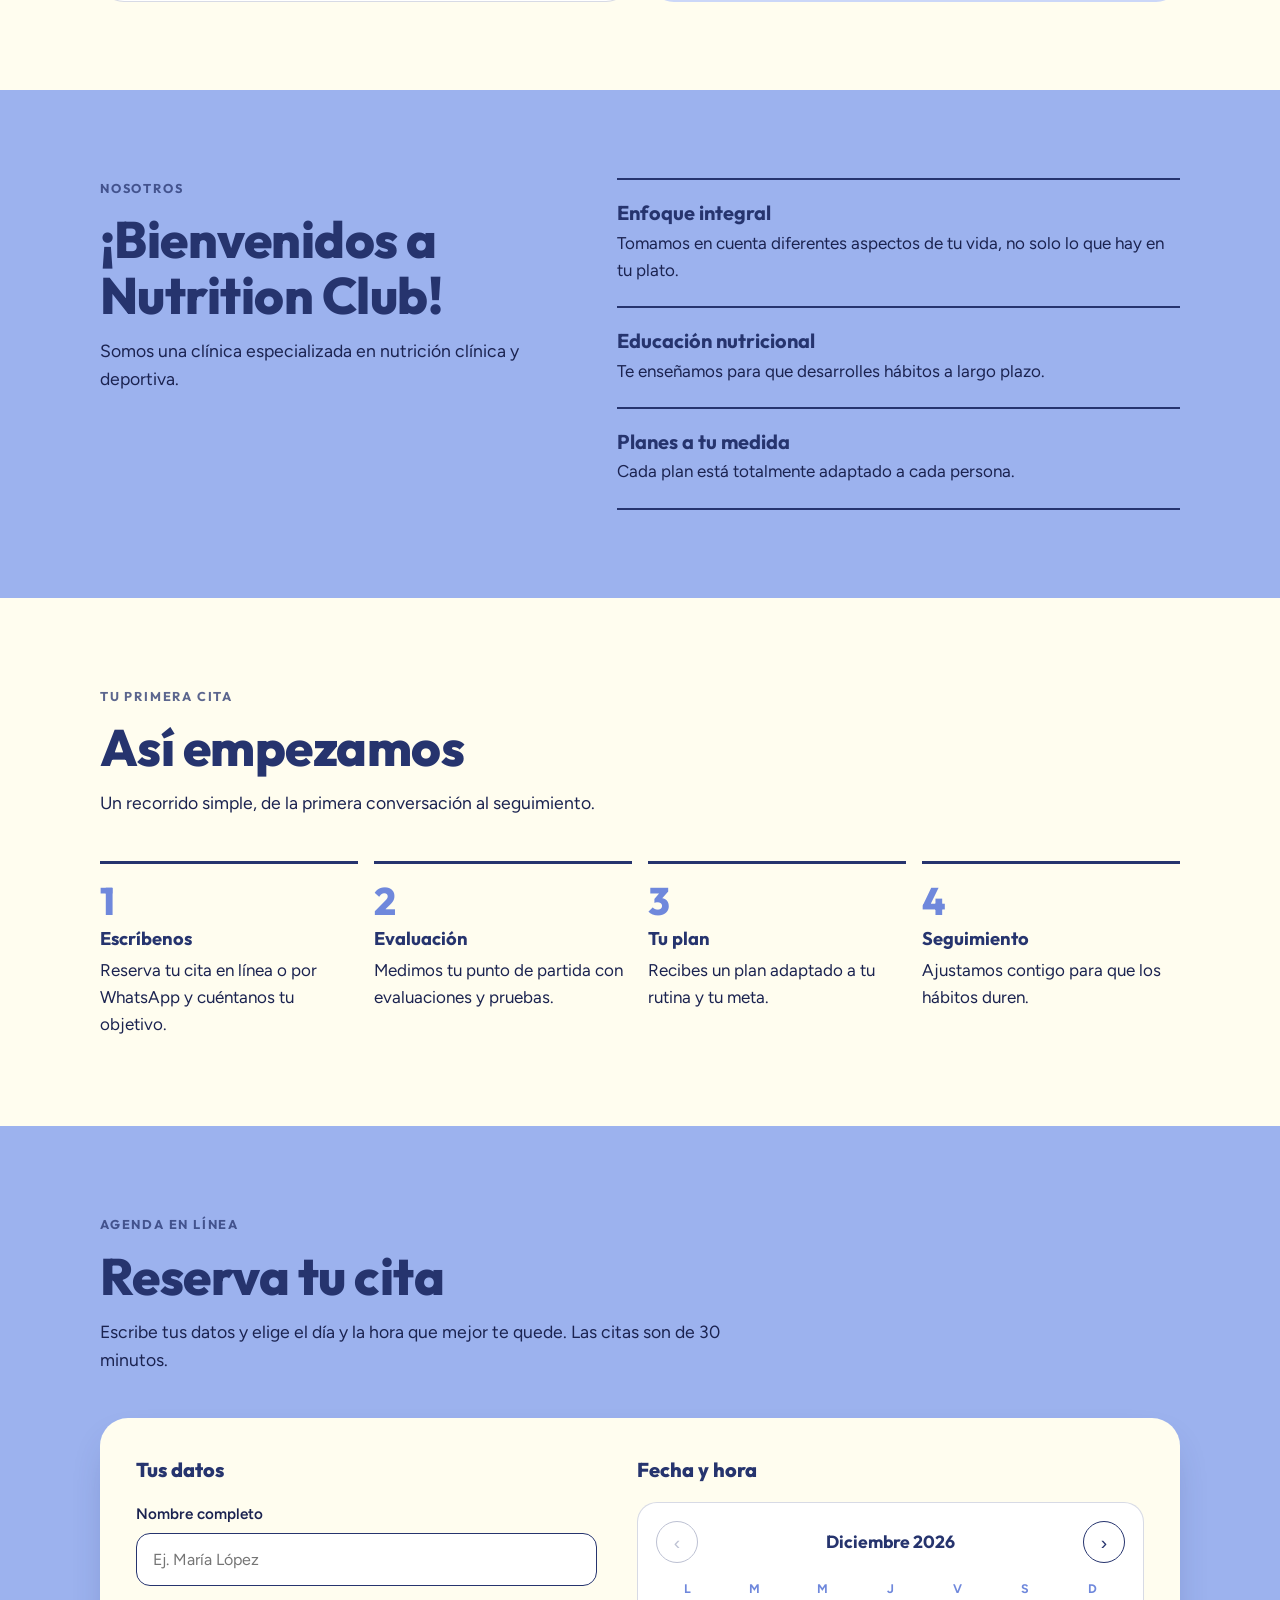
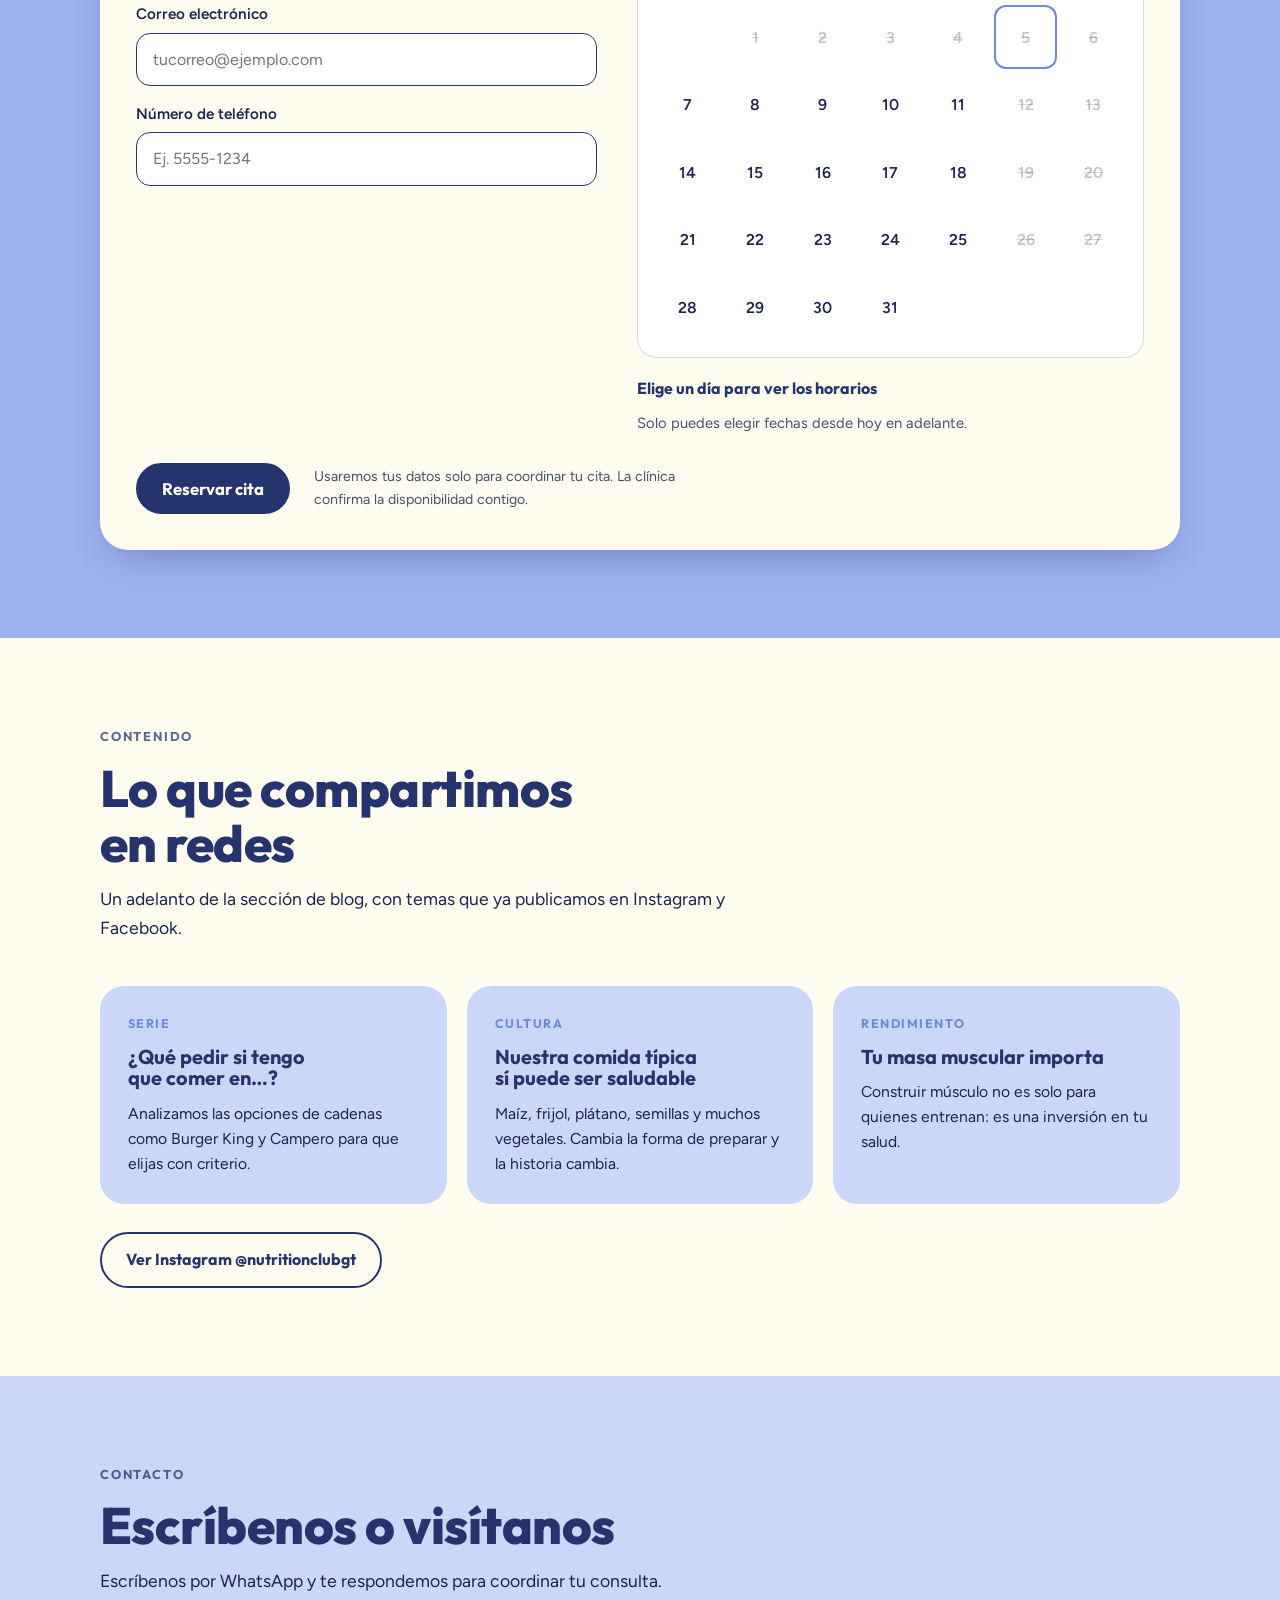
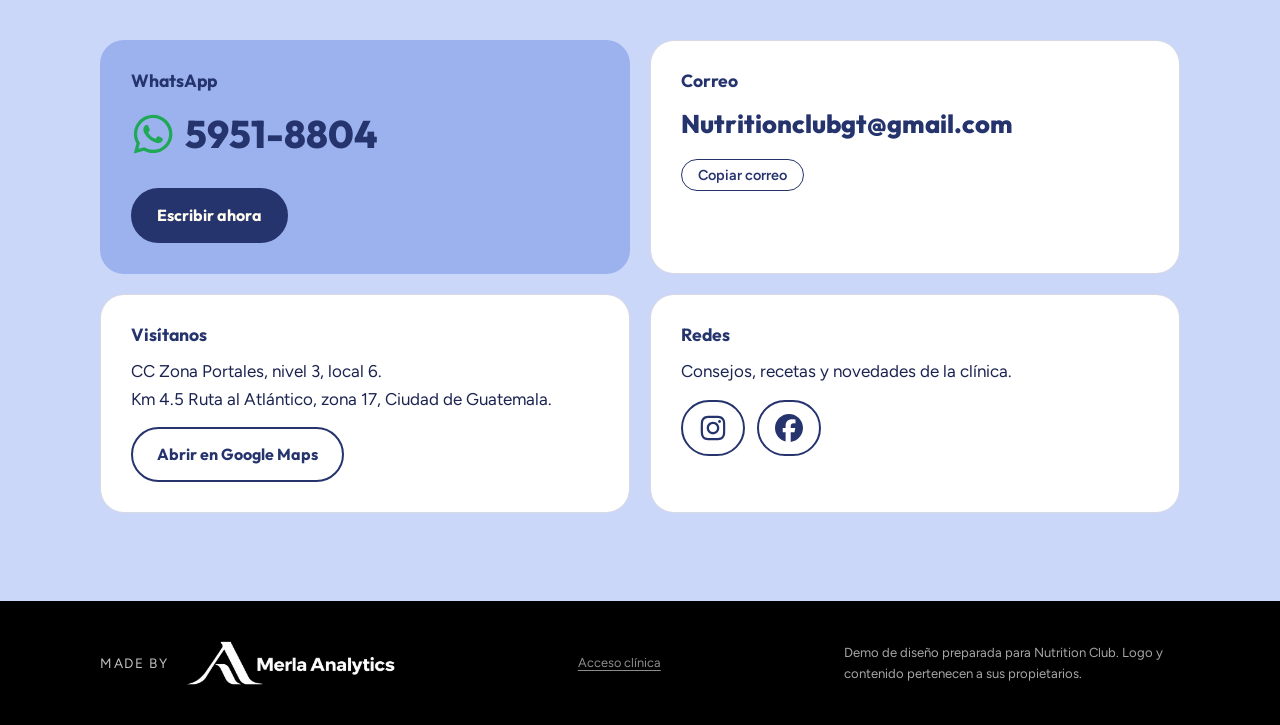
==== commit a4600b76: "Add files via upload" ====
--- a/index.html
+++ b/index.html
@@ -19,7 +19,7 @@
       <a href="#nosotros">Nosotros</a>
       <a href="#contenido">Contenido</a>
       <a href="#contacto">Contacto</a>
-      <a class="btn" href="https://wa.me/50259518804" target="_blank" rel="noopener">Agenda tu cita</a>
+      <a class="btn" href="#agendar">Agenda tu cita</a>
     </nav>
   </div>
 </header>
@@ -32,14 +32,14 @@
       <h1>Mejora tu Salud, Supera tus Metas</h1>
       <p class="lead">Somos una clínica especializada en nutrición clínica y deportiva. Planes totalmente adaptados a cada persona, con estrategias basadas en evidencia.</p>
       <div class="actions">
-        <a class="btn" href="https://wa.me/50259518804" target="_blank" rel="noopener">Agenda tu cita</a>
+        <a class="btn" href="#agendar">Agenda tu cita</a>
         <a class="btn ghost" href="#servicios">Ver servicios</a>
       </div>
     </div>
     <aside class="pin" aria-label="Datos de la clínica">
       <dl>
         <div><dt>Dónde estamos</dt><dd>CC Zona Portales, nivel 3, local 6<br>Km 4.5 Ruta al Atlántico, zona 17</dd></div>
-        <div><dt>WhatsApp</dt><dd><a class="numlink" href="https://wa.me/50259518804" target="_blank" rel="noopener"><svg class="ico" viewBox="0 0 448 512" aria-hidden="true" focusable="false"><path fill="currentColor" d="M380.9 97.1C339 55.1 283.2 32 223.9 32c-122.4 0-222 99.6-222 222 0 39.1 10.2 77.3 29.6 111L0 480l117.7-30.9c32.4 17.7 68.9 27 106.1 27h.1c122.3 0 224.1-99.6 224.1-222 0-59.3-25.2-115-67.1-157zm-157 341.6c-33.2 0-65.7-8.9-94-25.7l-6.7-4-69.8 18.3L72 359.2l-4.4-7c-18.5-29.4-28.2-63.3-28.2-98.2 0-101.7 82.8-184.5 184.6-184.5 49.3 0 95.6 19.2 130.4 54.1 34.8 34.9 56.2 81.2 56.1 130.5 0 101.8-84.9 184.6-186.6 184.6zm101.2-138.2c-5.5-2.8-32.8-16.2-37.9-18-5.1-1.9-8.8-2.8-12.5 2.8-3.7 5.6-14.3 18-17.6 21.8-3.2 3.7-6.5 4.2-12 1.4-32.6-16.3-54-29.1-75.5-66-5.7-9.8 5.7-9.1 16.3-30.3 1.8-3.7.9-6.9-.5-9.7-1.4-2.8-12.5-30.1-17.1-41.2-4.5-10.8-9.1-9.3-12.5-9.5-3.2-.2-6.9-.2-10.6-.2-3.7 0-9.7 1.4-14.8 6.9-5.1 5.6-19.4 19-19.4 46.3 0 27.3 19.9 53.7 22.6 57.4 2.8 3.7 39.1 59.7 94.8 83.8 35.2 15.2 49 16.5 66.6 13.9 10.7-1.6 32.8-13.4 37.4-26.4 4.6-13 4.6-24.1 3.2-26.4-1.3-2.5-5-3.9-10.5-6.6z"/></svg><span>5951-8804</span></a></dd></div>
+        <div><dt>WhatsApp</dt><dd><a class="numlink" href="https://wa.me/50259518804" target="_blank" rel="noopener"><svg class="ico" width="24" height="24" viewBox="0 0 448 512" aria-hidden="true" focusable="false"><path fill="currentColor" d="M380.9 97.1C339 55.1 283.2 32 223.9 32c-122.4 0-222 99.6-222 222 0 39.1 10.2 77.3 29.6 111L0 480l117.7-30.9c32.4 17.7 68.9 27 106.1 27h.1c122.3 0 224.1-99.6 224.1-222 0-59.3-25.2-115-67.1-157zm-157 341.6c-33.2 0-65.7-8.9-94-25.7l-6.7-4-69.8 18.3L72 359.2l-4.4-7c-18.5-29.4-28.2-63.3-28.2-98.2 0-101.7 82.8-184.5 184.6-184.5 49.3 0 95.6 19.2 130.4 54.1 34.8 34.9 56.2 81.2 56.1 130.5 0 101.8-84.9 184.6-186.6 184.6zm101.2-138.2c-5.5-2.8-32.8-16.2-37.9-18-5.1-1.9-8.8-2.8-12.5 2.8-3.7 5.6-14.3 18-17.6 21.8-3.2 3.7-6.5 4.2-12 1.4-32.6-16.3-54-29.1-75.5-66-5.7-9.8 5.7-9.1 16.3-30.3 1.8-3.7.9-6.9-.5-9.7-1.4-2.8-12.5-30.1-17.1-41.2-4.5-10.8-9.1-9.3-12.5-9.5-3.2-.2-6.9-.2-10.6-.2-3.7 0-9.7 1.4-14.8 6.9-5.1 5.6-19.4 19-19.4 46.3 0 27.3 19.9 53.7 22.6 57.4 2.8 3.7 39.1 59.7 94.8 83.8 35.2 15.2 49 16.5 66.6 13.9 10.7-1.6 32.8-13.4 37.4-26.4 4.6-13 4.6-24.1 3.2-26.4-1.3-2.5-5-3.9-10.5-6.6z"/></svg><span>5951-8804</span></a></dd></div>
         <div><dt>Atendemos</dt><dd>Nutrición clínica, deportiva e infantil</dd></div>
       </dl>
       <a class="btn ghost" href="https://www.google.com/maps/search/?api=1&query=CC+Zona+Portales+Km+4.5+Ruta+al+Atl%C3%A1ntico+zona+17+Guatemala" target="_blank" rel="noopener">Cómo llegar</a>
@@ -99,7 +99,7 @@
       <p>Un recorrido simple, de la primera conversación al seguimiento.</p>
     </div>
     <ol class="steps">
-      <li><h3>Escríbenos</h3><p>Agenda por WhatsApp y cuéntanos tu objetivo.</p></li>
+      <li><h3>Escríbenos</h3><p>Reserva tu cita en línea o por WhatsApp y cuéntanos tu objetivo.</p></li>
       <li><h3>Evaluación</h3><p>Medimos tu punto de partida con evaluaciones y pruebas.</p></li>
       <li><h3>Tu plan</h3><p>Recibes un plan adaptado a tu rutina y tu meta.</p></li>
       <li><h3>Seguimiento</h3><p>Ajustamos contigo para que los hábitos duren.</p></li>
@@ -107,6 +107,52 @@
   </div>
 </section>
 
+<section id="agendar" class="book">
+  <div class="wrap">
+    <div class="head">
+      <span class="eyebrow">Agenda en línea</span>
+      <h2>Reserva tu cita</h2>
+      <p>Escribe tus datos y elige el día y la hora que mejor te quede. Las citas son de 30 minutos.</p>
+    </div>
+    <div class="bookcard">
+      <form id="bookform" novalidate>
+        <div class="cols" id="cols">
+          <fieldset class="grp">
+            <legend>Tus datos</legend>
+            <div class="field"><label for="f-name">Nombre completo</label><input id="f-name" name="name" type="text" autocomplete="name" placeholder="Ej. María López"><div class="msg" id="e-name" role="alert"></div></div>
+            <div class="field"><label for="f-email">Correo electrónico</label><input id="f-email" name="email" type="email" inputmode="email" autocomplete="email" placeholder="tucorreo@ejemplo.com"><div class="msg" id="e-email" role="alert"></div></div>
+            <div class="field"><label for="f-phone">Número de teléfono</label><input id="f-phone" name="phone" type="tel" inputmode="tel" autocomplete="tel" placeholder="Ej. 5555-1234"><div class="msg" id="e-phone" role="alert"></div></div>
+          </fieldset>
+          <fieldset class="grp" id="schedule">
+            <legend>Fecha y hora</legend>
+            <div class="cal">
+              <div class="calhead">
+                <button class="nav" type="button" id="prev" aria-label="Mes anterior">&#8249;</button>
+                <strong id="monthlabel" aria-live="polite"></strong>
+                <button class="nav" type="button" id="next" aria-label="Mes siguiente">&#8250;</button>
+              </div>
+              <div class="dow" aria-hidden="true"><span>L</span><span>M</span><span>M</span><span>J</span><span>V</span><span>S</span><span>D</span></div>
+              <div class="days" id="days"></div>
+            </div>
+            <div class="slotsbox">
+              <h4 id="slotstitle">Elige un día para ver los horarios</h4>
+              <div class="slots" id="slots" role="group" aria-labelledby="slotstitle"></div>
+              <p class="hint" id="slothint">Solo puedes elegir fechas desde hoy en adelante.</p>
+            </div>
+          </fieldset>
+        </div>
+        <div class="hp" aria-hidden="true"><label>No llenar este campo<input id="f-web" name="web" tabindex="-1" autocomplete="off"></label></div>
+        <div class="formerr" id="formerr" role="alert"></div>
+        <div class="submitrow">
+          <button class="btn" type="submit" id="submitbtn">Reservar cita</button>
+          <small>Usaremos tus datos solo para coordinar tu cita. La clínica confirma la disponibilidad contigo.</small>
+        </div>
+      </form>
+      <div class="done" id="done" hidden></div>
+    </div>
+  </div>
+</section>
+
 <section id="contenido" class="posts">
   <div class="wrap">
     <div class="head">
@@ -127,13 +173,13 @@
   <div class="wrap">
     <div class="head">
       <span class="eyebrow">Contacto</span>
-      <h2>Agenda tu cita</h2>
+      <h2>Escríbenos o visítanos</h2>
       <p>Escríbenos por WhatsApp y te respondemos para coordinar tu consulta.</p>
     </div>
     <div class="grid">
       <div class="card tint">
         <h3>WhatsApp</h3>
-        <div class="big"><a class="numlink" href="https://wa.me/50259518804" target="_blank" rel="noopener"><svg class="ico" viewBox="0 0 448 512" aria-hidden="true" focusable="false"><path fill="currentColor" d="M380.9 97.1C339 55.1 283.2 32 223.9 32c-122.4 0-222 99.6-222 222 0 39.1 10.2 77.3 29.6 111L0 480l117.7-30.9c32.4 17.7 68.9 27 106.1 27h.1c122.3 0 224.1-99.6 224.1-222 0-59.3-25.2-115-67.1-157zm-157 341.6c-33.2 0-65.7-8.9-94-25.7l-6.7-4-69.8 18.3L72 359.2l-4.4-7c-18.5-29.4-28.2-63.3-28.2-98.2 0-101.7 82.8-184.5 184.6-184.5 49.3 0 95.6 19.2 130.4 54.1 34.8 34.9 56.2 81.2 56.1 130.5 0 101.8-84.9 184.6-186.6 184.6zm101.2-138.2c-5.5-2.8-32.8-16.2-37.9-18-5.1-1.9-8.8-2.8-12.5 2.8-3.7 5.6-14.3 18-17.6 21.8-3.2 3.7-6.5 4.2-12 1.4-32.6-16.3-54-29.1-75.5-66-5.7-9.8 5.7-9.1 16.3-30.3 1.8-3.7.9-6.9-.5-9.7-1.4-2.8-12.5-30.1-17.1-41.2-4.5-10.8-9.1-9.3-12.5-9.5-3.2-.2-6.9-.2-10.6-.2-3.7 0-9.7 1.4-14.8 6.9-5.1 5.6-19.4 19-19.4 46.3 0 27.3 19.9 53.7 22.6 57.4 2.8 3.7 39.1 59.7 94.8 83.8 35.2 15.2 49 16.5 66.6 13.9 10.7-1.6 32.8-13.4 37.4-26.4 4.6-13 4.6-24.1 3.2-26.4-1.3-2.5-5-3.9-10.5-6.6z"/></svg><span>5951-8804</span></a></div>
+        <div class="big"><a class="numlink" href="https://wa.me/50259518804" target="_blank" rel="noopener"><svg class="ico" width="24" height="24" viewBox="0 0 448 512" aria-hidden="true" focusable="false"><path fill="currentColor" d="M380.9 97.1C339 55.1 283.2 32 223.9 32c-122.4 0-222 99.6-222 222 0 39.1 10.2 77.3 29.6 111L0 480l117.7-30.9c32.4 17.7 68.9 27 106.1 27h.1c122.3 0 224.1-99.6 224.1-222 0-59.3-25.2-115-67.1-157zm-157 341.6c-33.2 0-65.7-8.9-94-25.7l-6.7-4-69.8 18.3L72 359.2l-4.4-7c-18.5-29.4-28.2-63.3-28.2-98.2 0-101.7 82.8-184.5 184.6-184.5 49.3 0 95.6 19.2 130.4 54.1 34.8 34.9 56.2 81.2 56.1 130.5 0 101.8-84.9 184.6-186.6 184.6zm101.2-138.2c-5.5-2.8-32.8-16.2-37.9-18-5.1-1.9-8.8-2.8-12.5 2.8-3.7 5.6-14.3 18-17.6 21.8-3.2 3.7-6.5 4.2-12 1.4-32.6-16.3-54-29.1-75.5-66-5.7-9.8 5.7-9.1 16.3-30.3 1.8-3.7.9-6.9-.5-9.7-1.4-2.8-12.5-30.1-17.1-41.2-4.5-10.8-9.1-9.3-12.5-9.5-3.2-.2-6.9-.2-10.6-.2-3.7 0-9.7 1.4-14.8 6.9-5.1 5.6-19.4 19-19.4 46.3 0 27.3 19.9 53.7 22.6 57.4 2.8 3.7 39.1 59.7 94.8 83.8 35.2 15.2 49 16.5 66.6 13.9 10.7-1.6 32.8-13.4 37.4-26.4 4.6-13 4.6-24.1 3.2-26.4-1.3-2.5-5-3.9-10.5-6.6z"/></svg><span>5951-8804</span></a></div>
         <div class="links"><a class="btn" href="https://wa.me/50259518804" target="_blank" rel="noopener">Escribir ahora</a></div>
       </div>
       <div class="card">
@@ -150,8 +196,8 @@
         <h3>Redes</h3>
         <p>Consejos, recetas y novedades de la clínica.</p>
         <div class="links">
-          <a class="btn ghost social" href="https://www.instagram.com/nutritionclubgt/" target="_blank" rel="noopener" aria-label="Instagram"><svg class="ico" viewBox="0 0 448 512" aria-hidden="true" focusable="false"><path fill="currentColor" d="M224.1 141c-63.6 0-114.9 51.3-114.9 114.9s51.3 114.9 114.9 114.9S339 319.5 339 255.9 287.7 141 224.1 141zm0 189.6c-41.1 0-74.7-33.5-74.7-74.7s33.5-74.7 74.7-74.7 74.7 33.5 74.7 74.7-33.6 74.7-74.7 74.7zm146.4-194.3c0 14.9-12 26.8-26.8 26.8-14.9 0-26.8-12-26.8-26.8s12-26.8 26.8-26.8 26.8 12 26.8 26.8zm76.1 27.2c-1.7-35.9-9.9-67.7-36.2-93.9-26.2-26.2-58-34.4-93.9-36.2-37-2.1-147.9-2.1-184.9 0-35.8 1.7-67.6 9.9-93.9 36.1s-34.4 58-36.2 93.9c-2.1 37-2.1 147.9 0 184.9 1.7 35.9 9.9 67.7 36.2 93.9s58 34.4 93.9 36.2c37 2.1 147.9 2.1 184.9 0 35.9-1.7 67.7-9.9 93.9-36.2 26.2-26.2 34.4-58 36.2-93.9 2.1-37 2.1-147.8 0-184.8zM398.8 388c-7.8 19.6-22.9 34.7-42.6 42.6-29.5 11.7-99.5 9-132.1 9s-102.7 2.6-132.1-9c-19.6-7.8-34.7-22.9-42.6-42.6-11.7-29.5-9-99.5-9-132.1s-2.6-102.7 9-132.1c7.8-19.6 22.9-34.7 42.6-42.6 29.5-11.7 99.5-9 132.1-9s102.7-2.6 132.1 9c19.6 7.8 34.7 22.9 42.6 42.6 11.7 29.5 9 99.5 9 132.1s2.7 102.7-9 132.1z"/></svg></a>
-          <a class="btn ghost social" href="https://www.facebook.com/p/Nutrition-Club-Gt-61587818162774/" target="_blank" rel="noopener" aria-label="Facebook"><svg class="ico" viewBox="0 0 512 512" aria-hidden="true" focusable="false"><path fill="currentColor" d="M512 256C512 114.6 397.4 0 256 0S0 114.6 0 256C0 376 82.7 476.8 194.2 504.5V334.2H141.4V256h52.8V222.3c0-87.1 39.4-127.5 125-127.5c16.2 0 44.2 3.2 55.7 6.4V172c-6-.6-16.5-1-29.6-1c-42 0-58.2 15.9-58.2 57.2V256h83.6l-14.4 78.2H287V510.1C413.8 494.8 512 386.9 512 256h0z"/></svg></a>
+          <a class="btn ghost social" href="https://www.instagram.com/nutritionclubgt/" target="_blank" rel="noopener" aria-label="Instagram"><svg class="ico" width="24" height="24" viewBox="0 0 448 512" aria-hidden="true" focusable="false"><path fill="currentColor" d="M224.1 141c-63.6 0-114.9 51.3-114.9 114.9s51.3 114.9 114.9 114.9S339 319.5 339 255.9 287.7 141 224.1 141zm0 189.6c-41.1 0-74.7-33.5-74.7-74.7s33.5-74.7 74.7-74.7 74.7 33.5 74.7 74.7-33.6 74.7-74.7 74.7zm146.4-194.3c0 14.9-12 26.8-26.8 26.8-14.9 0-26.8-12-26.8-26.8s12-26.8 26.8-26.8 26.8 12 26.8 26.8zm76.1 27.2c-1.7-35.9-9.9-67.7-36.2-93.9-26.2-26.2-58-34.4-93.9-36.2-37-2.1-147.9-2.1-184.9 0-35.8 1.7-67.6 9.9-93.9 36.1s-34.4 58-36.2 93.9c-2.1 37-2.1 147.9 0 184.9 1.7 35.9 9.9 67.7 36.2 93.9s58 34.4 93.9 36.2c37 2.1 147.9 2.1 184.9 0 35.9-1.7 67.7-9.9 93.9-36.2 26.2-26.2 34.4-58 36.2-93.9 2.1-37 2.1-147.8 0-184.8zM398.8 388c-7.8 19.6-22.9 34.7-42.6 42.6-29.5 11.7-99.5 9-132.1 9s-102.7 2.6-132.1-9c-19.6-7.8-34.7-22.9-42.6-42.6-11.7-29.5-9-99.5-9-132.1s-2.6-102.7 9-132.1c7.8-19.6 22.9-34.7 42.6-42.6 29.5-11.7 99.5-9 132.1-9s102.7-2.6 132.1 9c19.6 7.8 34.7 22.9 42.6 42.6 11.7 29.5 9 99.5 9 132.1s2.7 102.7-9 132.1z"/></svg></a>
+          <a class="btn ghost social" href="https://www.facebook.com/p/Nutrition-Club-Gt-61587818162774/" target="_blank" rel="noopener" aria-label="Facebook"><svg class="ico" width="24" height="24" viewBox="0 0 512 512" aria-hidden="true" focusable="false"><path fill="currentColor" d="M512 256C512 114.6 397.4 0 256 0S0 114.6 0 256C0 376 82.7 476.8 194.2 504.5V334.2H141.4V256h52.8V222.3c0-87.1 39.4-127.5 125-127.5c16.2 0 44.2 3.2 55.7 6.4V172c-6-.6-16.5-1-29.6-1c-42 0-58.2 15.9-58.2 57.2V256h83.6l-14.4 78.2H287V510.1C413.8 494.8 512 386.9 512 256h0z"/></svg></a>
         </div>
       </div>
     </div>
@@ -162,11 +208,15 @@
 <footer>
   <div class="wrap">
     <div class="by"><span>Made by</span><img src="assets/merla-analytics.png" alt="Merla Analytics"></div>
+    <a class="adminlink" href="admin.html">Acceso clínica</a>
     <small>Demo de diseño preparada para Nutrition Club. Logo y contenido pertenecen a sus propietarios.</small>
   </div>
 </footer>
 
+<script src="config.js"></script>
+<script src="store.js"></script>
 <script src="script.js"></script>
+<script src="book.js"></script>
 
 </body>
 </html>
--- a/style.css
+++ b/style.css
@@ -114,4 +114,107 @@
 footer small{opacity:.65;font-size:.82rem;max-width:42ch}
 .demo{background:var(--navy);color:var(--cream);text-align:center;font-size:.85rem;padding:7px 16px;font-weight:500}
 @media(prefers-reduced-motion:reduce){*{transition:none!important;scroll-behavior:auto!important}}
+/* reservas */
+.book{background:var(--peri)}
+.bookcard{background:var(--cream);border-radius:28px;padding:36px;box-shadow:0 18px 40px -18px rgba(38,52,110,.45)}
+.mode{display:flex;flex-wrap:wrap;gap:10px;margin:0 0 28px;padding:0;border:0}
+.mode legend{padding:0;margin-bottom:10px;font-family:var(--display);font-weight:700;font-size:.8rem;letter-spacing:.12em;text-transform:uppercase;color:var(--peri-deep)}
+.mode .opts{display:flex;flex-wrap:wrap;gap:10px;width:100%}
+.mode input{position:absolute;opacity:0;pointer-events:none}
+.mode label{border:2px solid var(--navy);color:var(--navy);border-radius:999px;padding:10px 20px;font-family:var(--display);font-weight:700;cursor:pointer;transition:background .15s,color .15s}
+.mode input:checked+label{background:var(--navy);color:var(--cream)}
+.mode input:focus-visible+label{outline:3px solid var(--navy);outline-offset:3px}
+.cols{display:grid;grid-template-columns:1fr 1.1fr;gap:40px;align-items:start}
+.cols.single{grid-template-columns:minmax(0,520px)}
+fieldset.grp{border:0;margin:0;padding:0;min-width:0}
+.grp>legend{padding:0;margin-bottom:16px;font-family:var(--display);font-weight:800;font-size:1.25rem;color:var(--navy)}
+.field{display:grid;gap:6px;margin-bottom:16px}
+.field label{font-weight:600;font-size:.95rem}
+.field input{font:inherit;font-size:16px;color:var(--ink);background:#fff;border:1.5px solid var(--navy);border-radius:14px;padding:13px 16px;width:100%;min-width:0}
+.field input:focus-visible{outline:3px solid var(--peri-deep);outline-offset:2px}
+.field input[aria-invalid="true"]{border-color:#B3261E;background:#FFF6F5}
+.field .msg{color:#B3261E;font-size:.88rem;font-weight:500;min-height:0}
+.field .msg:empty{display:none}
+
+.cal{background:#fff;border:1.5px solid var(--line);border-radius:20px;padding:18px}
+.calhead{display:flex;align-items:center;justify-content:space-between;gap:8px;margin-bottom:10px}
+.calhead strong{font-family:var(--display);font-size:1.1rem;color:var(--navy);text-transform:capitalize}
+.nav{width:42px;height:42px;border-radius:50%;border:1.5px solid var(--navy);background:none;color:var(--navy);font-size:1.2rem;line-height:1;cursor:pointer;display:grid;place-items:center}
+.nav:hover:not(:disabled){background:var(--navy);color:var(--cream)}
+.nav:disabled{opacity:.3;cursor:not-allowed}
+.dow,.days{display:grid;grid-template-columns:repeat(7,1fr);gap:4px}
+.dow span{text-align:center;font-size:.78rem;font-weight:700;letter-spacing:.06em;color:var(--peri-deep);padding-block:6px;text-transform:uppercase}
+.day{aspect-ratio:1;min-height:40px;border:0;border-radius:12px;background:transparent;font:600 .98rem var(--body);color:var(--ink);cursor:pointer}
+.day:hover:not(:disabled){background:var(--peri-soft)}
+.day:disabled{color:rgba(27,35,80,.28);cursor:not-allowed;text-decoration:line-through;text-decoration-color:rgba(27,35,80,.18)}
+.day.today{box-shadow:inset 0 0 0 2px var(--peri-deep)}
+.day[aria-pressed="true"]{background:var(--navy);color:var(--cream)}
+.blank{visibility:hidden}
+.slotsbox{margin-top:18px}
+.slotsbox h4{margin:0 0 10px;font-family:var(--display);font-size:1rem;color:var(--navy)}
+.slots{display:grid;grid-template-columns:repeat(4,1fr);gap:8px}
+.slot{border:1.5px solid var(--navy);background:#fff;color:var(--navy);border-radius:12px;padding:10px 4px;font:600 .92rem var(--body);cursor:pointer;font-variant-numeric:tabular-nums}
+.slot:hover{background:var(--peri-soft)}
+.slot[aria-pressed="true"]{background:var(--navy);color:var(--cream)}
+.hint{font-size:.92rem;color:var(--ink);opacity:.8}
+.formerr{color:#B3261E;font-weight:600;margin-top:18px}
+.formerr:empty{display:none}
+.submitrow{display:flex;flex-wrap:wrap;align-items:center;gap:16px 24px;margin-top:28px}
+.submitrow .btn{cursor:pointer;font-size:1.05rem}
+.submitrow small{max-width:46ch;opacity:.8}
+.done{display:grid;gap:18px;max-width:560px}
+.done h3{font-size:1.8rem}
+.sum{margin:0;display:grid;gap:10px;background:#fff;border:1.5px solid var(--line);border-radius:18px;padding:20px}
+.sum div{display:grid;grid-template-columns:110px 1fr;gap:10px}
+.sum dt{font-weight:700;color:var(--peri-deep);font-size:.85rem;letter-spacing:.08em;text-transform:uppercase;padding-top:3px}
+.sum dd{margin:0;overflow-wrap:anywhere}
+.done .links{display:flex;flex-wrap:wrap;gap:12px;align-items:center}
+.btn .ico{width:20px;height:20px}
+@media(max-width:860px){.cols{grid-template-columns:1fr;gap:28px}.bookcard{padding:24px 18px}}
+@media(max-width:420px){.slots{grid-template-columns:repeat(3,1fr)}.sum div{grid-template-columns:1fr;gap:2px}}
+
+/* administración */
+.adm{padding-block:56px 80px}
+.admhead{display:flex;flex-wrap:wrap;align-items:end;justify-content:space-between;gap:16px;margin-bottom:28px}
+.demonote{background:var(--peri-soft);border-radius:16px;padding:14px 18px;margin-bottom:24px;font-weight:500}
+.login{max-width:380px;display:grid;gap:12px}
+.stats{display:flex;flex-wrap:wrap;gap:12px;margin-bottom:24px}
+.stat{background:#fff;border:1.5px solid var(--line);border-radius:18px;padding:14px 20px;min-width:140px}
+.stat b{display:block;font-family:var(--display);font-weight:800;font-size:1.9rem;color:var(--navy);line-height:1.1;font-variant-numeric:tabular-nums}
+.stat span{font-size:.85rem;font-weight:600;opacity:.75}
+.toolbar{display:grid;grid-template-columns:2fr 1fr 1fr;gap:14px;align-items:end}
+.toolbar .field{margin-bottom:0}
+.field select,.toolbar select{font:inherit;font-size:16px;color:var(--ink);background:#fff;border:1.5px solid var(--navy);border-radius:14px;padding:12px 14px;width:100%;min-width:0}
+.toolrow{display:flex;flex-wrap:wrap;gap:10px;align-items:center;margin:16px 0 20px}
+.btn.sm{padding:8px 16px;font-size:.9rem;cursor:pointer}
+.rechead,.rec{display:grid;grid-template-columns:1.3fr 1.5fr 1.1fr 1fr;gap:16px;align-items:center}
+.rechead{padding:0 20px 8px;font-family:var(--display);font-weight:700;font-size:.78rem;letter-spacing:.12em;text-transform:uppercase;color:var(--peri-deep)}
+.list{display:grid;gap:10px}
+.rec{background:#fff;border:1.5px solid var(--line);border-left:6px solid var(--peri-deep);border-radius:16px;padding:16px 20px}
+.rec[data-st="contactado"]{border-left-color:#B7791F}
+.rec[data-st="confirmada"]{border-left-color:#1E7B4A}
+.rec[data-st="cancelada"]{border-left-color:#9A9FAC;opacity:.7}
+.rec[data-st="cancelada"] .cita b{text-decoration:line-through}
+.rec .c{min-width:0;overflow-wrap:anywhere;display:grid;gap:3px}
+.rec .c small{opacity:.7}
+.rec .tag{justify-self:start;font-size:.75rem;font-weight:700;letter-spacing:.08em;text-transform:uppercase;background:var(--peri-soft);color:var(--navy);padding:2px 10px;border-radius:999px}
+.rec .wa{display:inline-flex;align-items:center;gap:6px;color:var(--navy);font-weight:600;text-decoration:none}
+.rec .wa .ico{width:16px;height:16px;color:#1FA855}
+.rec .wa:hover span{text-decoration:underline}
+.rec select{font:inherit;font-size:15px;font-weight:600;border:1.5px solid var(--navy);border-radius:12px;padding:8px 10px;background:#fff;color:var(--navy);width:100%}
+.empty{background:#fff;border:1.5px dashed var(--line);border-radius:16px;padding:32px;text-align:center}
+@media(max-width:860px){
+  .toolbar{grid-template-columns:1fr 1fr}.toolbar .field:first-child{grid-column:1/-1}
+  .rechead{display:none}
+  .rec{grid-template-columns:1fr;gap:10px}
+  .rec .c[data-label]::before{content:attr(data-label);font-family:var(--display);font-weight:700;font-size:.72rem;letter-spacing:.12em;text-transform:uppercase;color:var(--peri-deep)}
+}
+.hp{position:absolute;left:-9999px;width:1px;height:1px;overflow:hidden}
+footer .adminlink{color:#fff;opacity:.55;font-size:.8rem;text-decoration:underline;text-underline-offset:3px}
+/* orden de secciones: cita (azul) > contenido (crema) > contacto (azul claro) */
+.posts{background:var(--cream)}
+.post{background:var(--peri-soft)}
+.contact{background:var(--peri-soft)}
+.contact .card{background:#fff}
+.contact .card.tint{background:var(--peri)}
 html{-webkit-text-size-adjust:100%}img{max-width:100%}[hidden]{display:none!important}
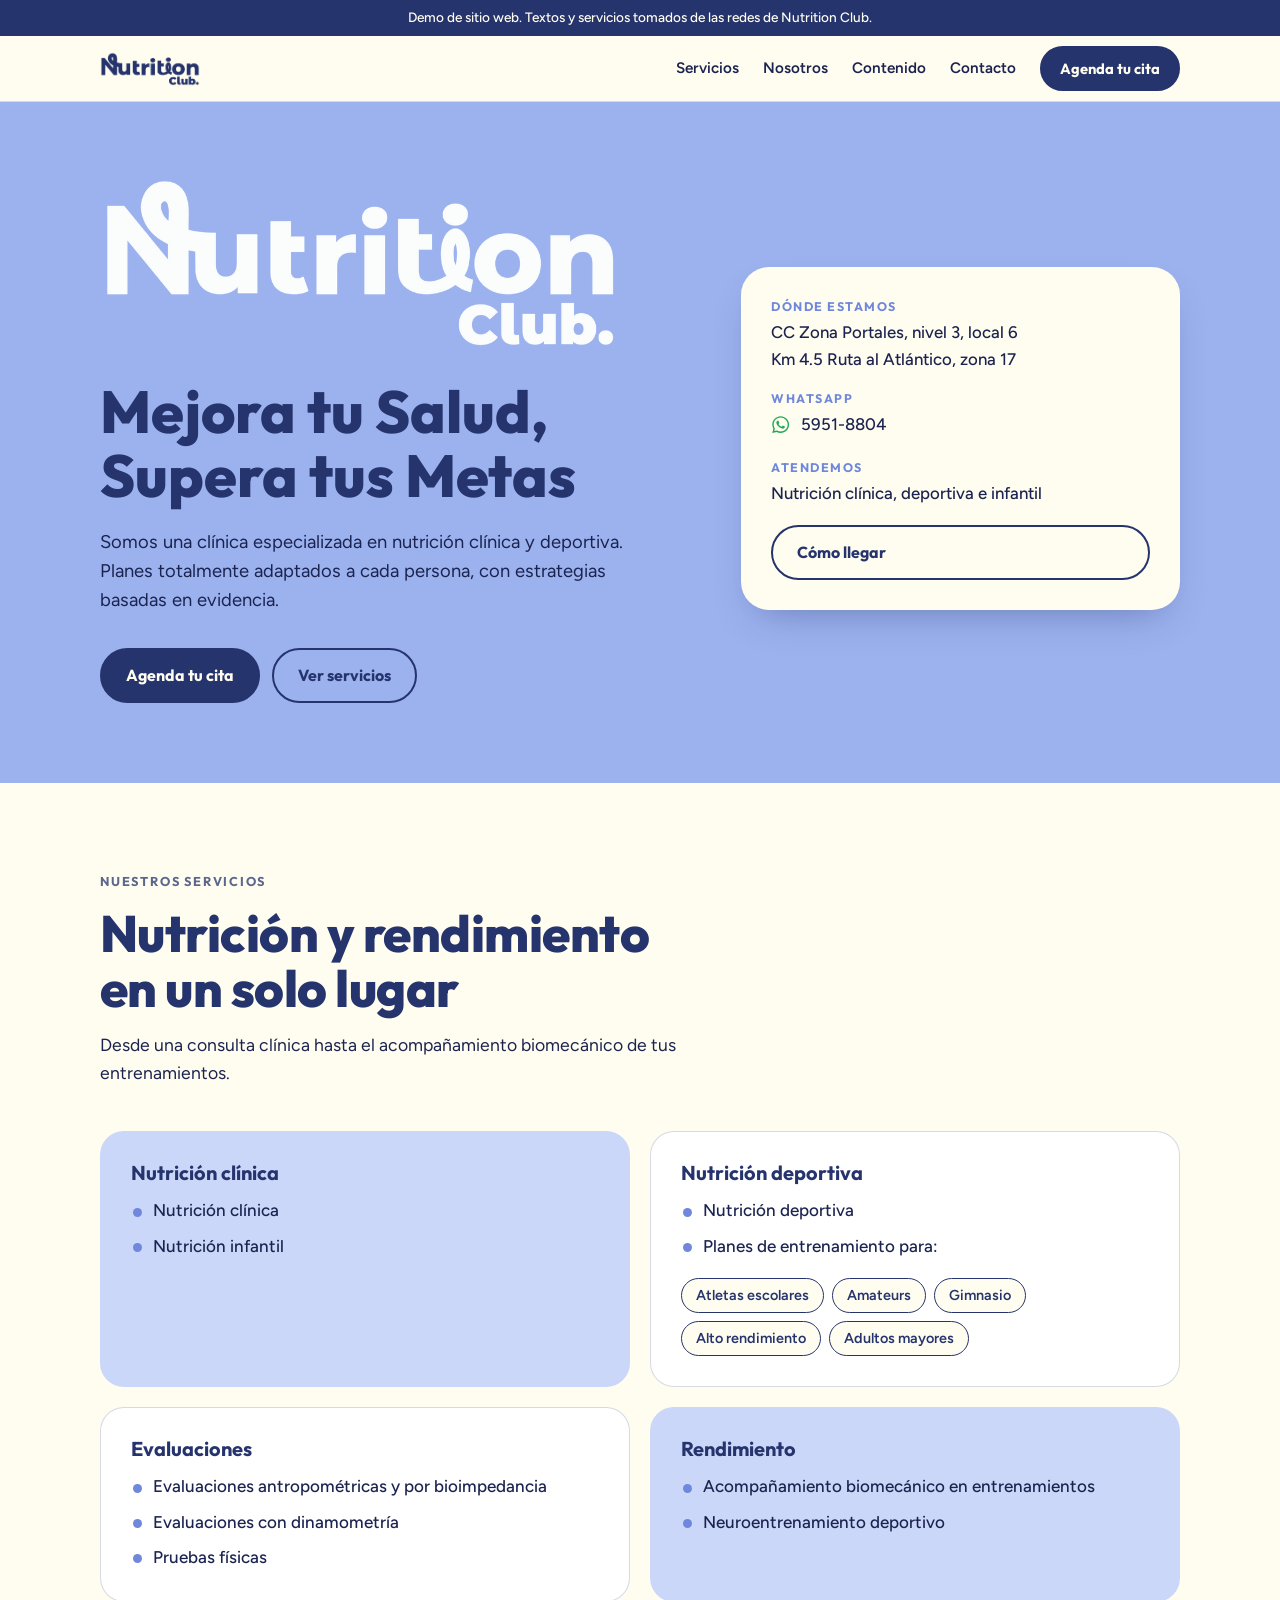
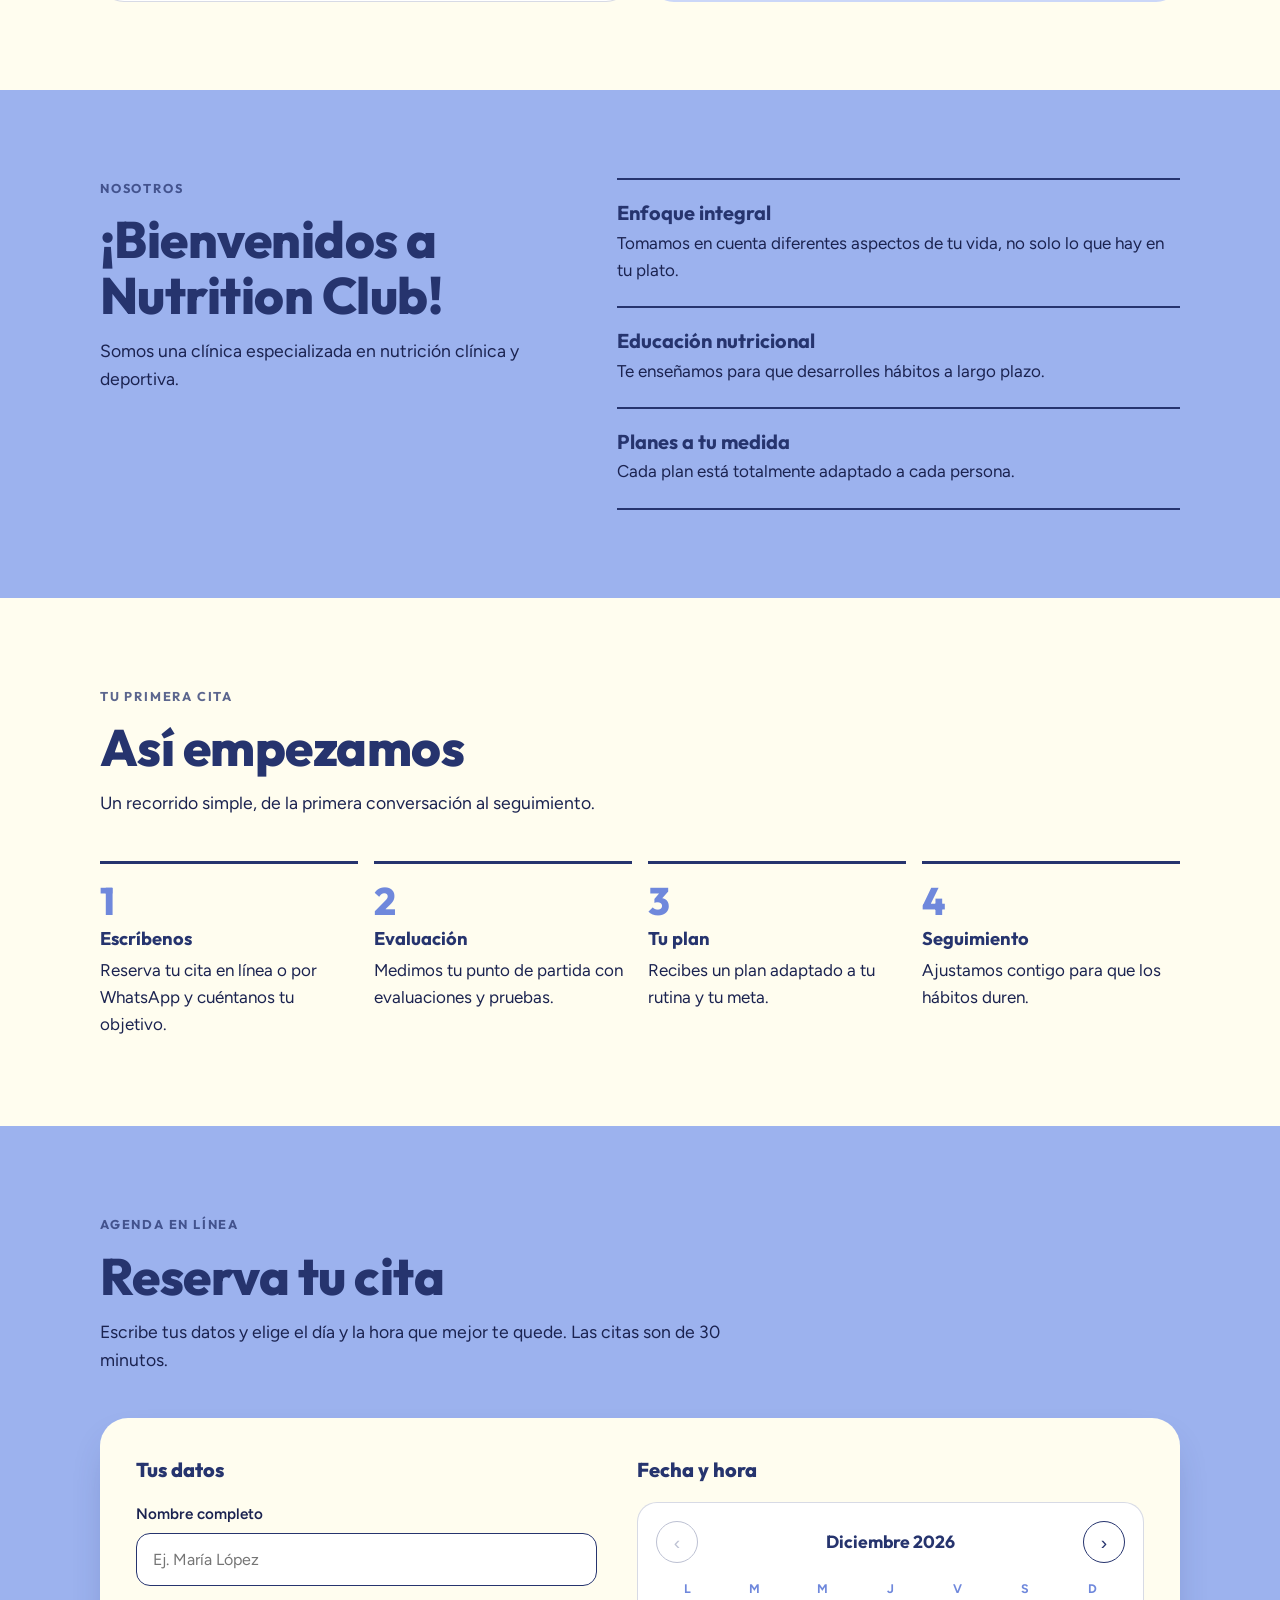
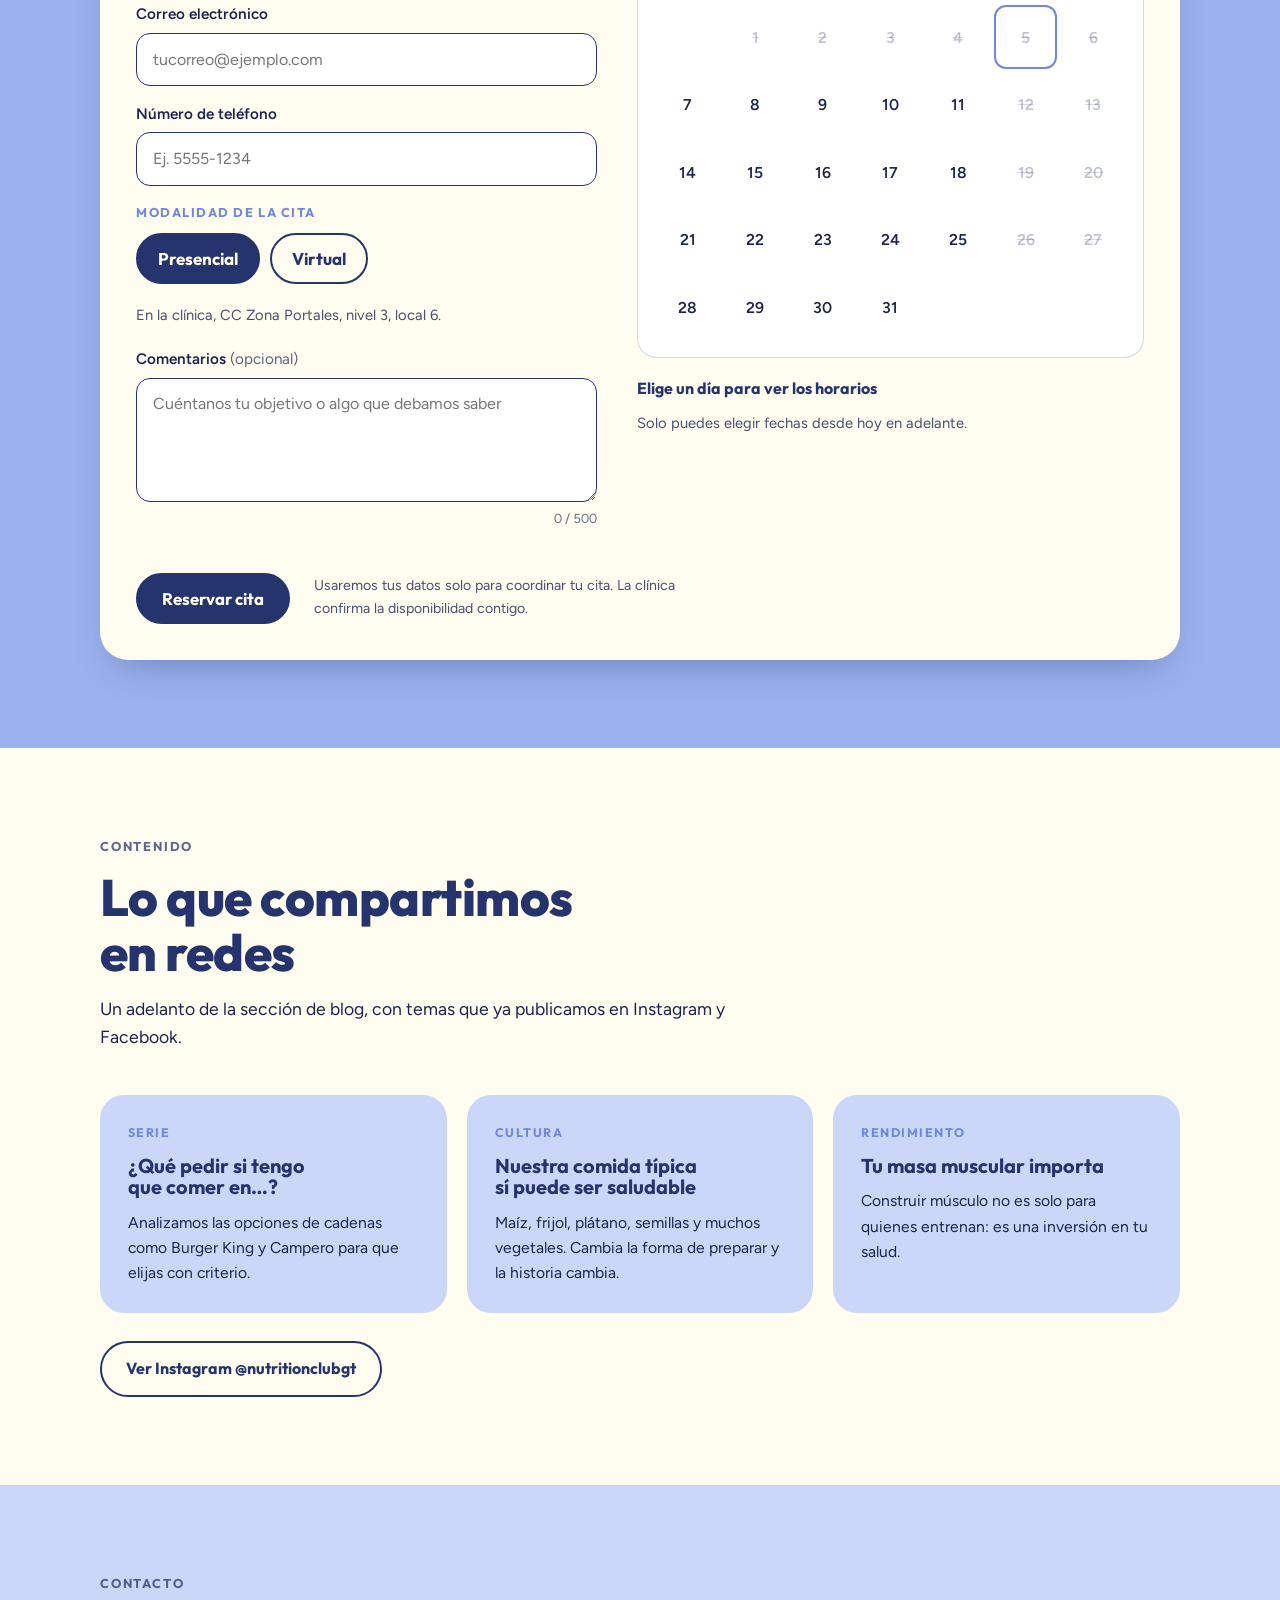
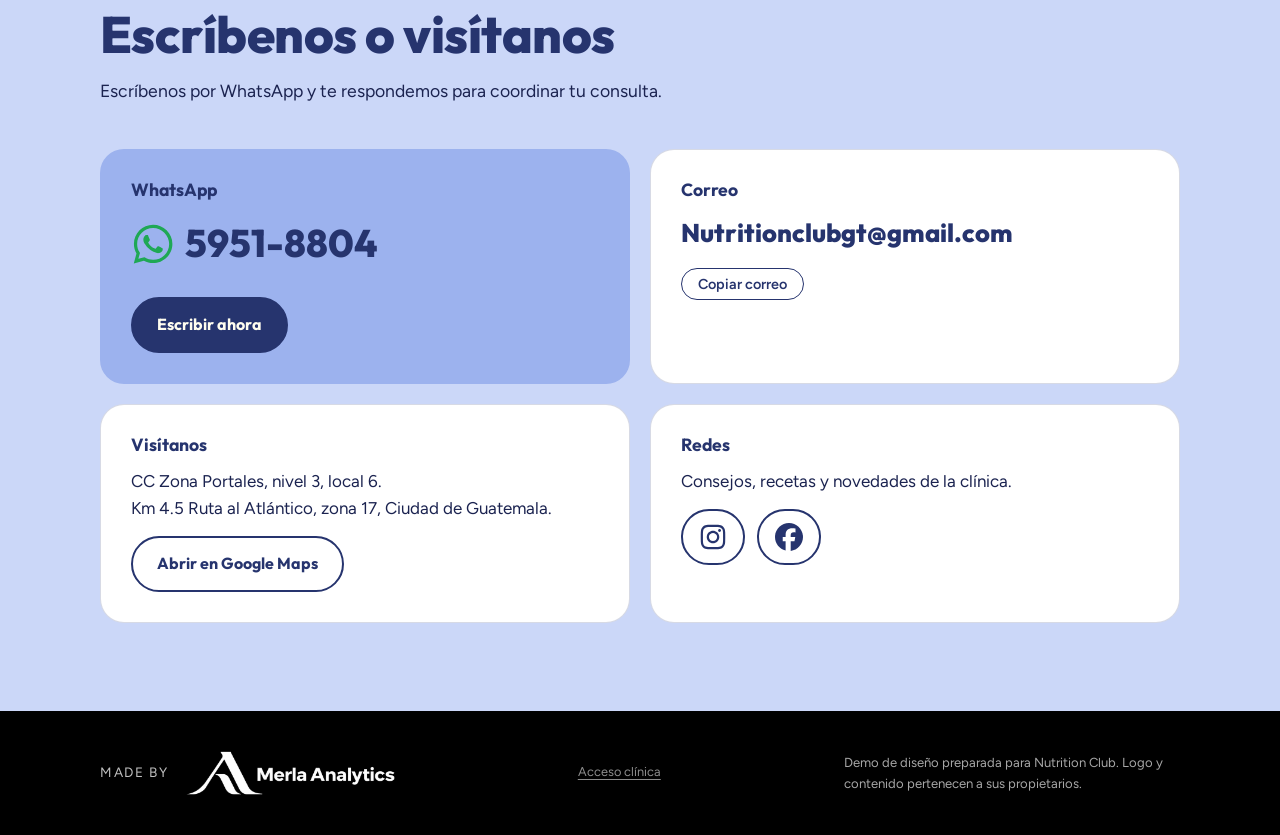
==== commit 0436dede: "Add files via upload" ====
--- a/index.html
+++ b/index.html
@@ -122,6 +122,15 @@
             <div class="field"><label for="f-name">Nombre completo</label><input id="f-name" name="name" type="text" autocomplete="name" placeholder="Ej. María López"><div class="msg" id="e-name" role="alert"></div></div>
             <div class="field"><label for="f-email">Correo electrónico</label><input id="f-email" name="email" type="email" inputmode="email" autocomplete="email" placeholder="tucorreo@ejemplo.com"><div class="msg" id="e-email" role="alert"></div></div>
             <div class="field"><label for="f-phone">Número de teléfono</label><input id="f-phone" name="phone" type="tel" inputmode="tel" autocomplete="tel" placeholder="Ej. 5555-1234"><div class="msg" id="e-phone" role="alert"></div></div>
+            <fieldset class="mode inl">
+              <legend>Modalidad de la cita</legend>
+              <div class="opts">
+                <input type="radio" name="modalidad" id="mo-p" value="presencial" checked><label for="mo-p">Presencial</label>
+                <input type="radio" name="modalidad" id="mo-v" value="virtual"><label for="mo-v">Virtual</label>
+              </div>
+              <p class="hint" id="mo-hint">En la clínica, CC Zona Portales, nivel 3, local 6.</p>
+            </fieldset>
+            <div class="field"><label for="f-note">Comentarios <span class="opt">(opcional)</span></label><textarea id="f-note" name="note" rows="4" maxlength="500" placeholder="Cuéntanos tu objetivo o algo que debamos saber"></textarea><div class="count" id="note-count" aria-live="off">0 / 500</div></div>
           </fieldset>
           <fieldset class="grp" id="schedule">
             <legend>Fecha y hora</legend>
--- a/style.css
+++ b/style.css
@@ -124,6 +124,12 @@
 .mode label{border:2px solid var(--navy);color:var(--navy);border-radius:999px;padding:10px 20px;font-family:var(--display);font-weight:700;cursor:pointer;transition:background .15s,color .15s}
 .mode input:checked+label{background:var(--navy);color:var(--cream)}
 .mode input:focus-visible+label{outline:3px solid var(--navy);outline-offset:3px}
+.mode.inl{margin:4px 0 20px}
+.mode.inl .hint{margin-top:10px}
+.opt{font-weight:400;opacity:.7}
+.field textarea{font:inherit;font-size:16px;color:var(--ink);background:#fff;border:1.5px solid var(--navy);border-radius:14px;padding:13px 16px;width:100%;min-width:0;resize:vertical;line-height:1.5}
+.field textarea:focus-visible{outline:3px solid var(--peri-deep);outline-offset:2px}
+.count{font-size:.82rem;opacity:.65;justify-self:end;font-variant-numeric:tabular-nums}
 .cols{display:grid;grid-template-columns:1fr 1.1fr;gap:40px;align-items:start}
 .cols.single{grid-template-columns:minmax(0,520px)}
 fieldset.grp{border:0;margin:0;padding:0;min-width:0}
@@ -182,7 +188,7 @@
 .stat{background:#fff;border:1.5px solid var(--line);border-radius:18px;padding:14px 20px;min-width:140px}
 .stat b{display:block;font-family:var(--display);font-weight:800;font-size:1.9rem;color:var(--navy);line-height:1.1;font-variant-numeric:tabular-nums}
 .stat span{font-size:.85rem;font-weight:600;opacity:.75}
-.toolbar{display:grid;grid-template-columns:2fr 1fr 1fr;gap:14px;align-items:end}
+.toolbar{display:grid;grid-template-columns:2fr 1fr 1fr 1fr;gap:14px;align-items:end}
 .toolbar .field{margin-bottom:0}
 .field select,.toolbar select{font:inherit;font-size:16px;color:var(--ink);background:#fff;border:1.5px solid var(--navy);border-radius:14px;padding:12px 14px;width:100%;min-width:0}
 .toolrow{display:flex;flex-wrap:wrap;gap:10px;align-items:center;margin:16px 0 20px}
@@ -202,6 +208,9 @@
 .rec .wa .ico{width:16px;height:16px;color:#1FA855}
 .rec .wa:hover span{text-decoration:underline}
 .rec select{font:inherit;font-size:15px;font-weight:600;border:1.5px solid var(--navy);border-radius:12px;padding:8px 10px;background:#fff;color:var(--navy);width:100%}
+.rec .note{grid-column:1/-1;border-top:1px dashed var(--line);padding-top:10px;font-size:.95rem;overflow-wrap:anywhere}
+.rec .note b{font-family:var(--display);font-size:.72rem;letter-spacing:.12em;text-transform:uppercase;color:var(--peri-deep);margin-right:8px}
+.rec .tag.virtual{background:var(--navy);color:var(--cream)}
 .empty{background:#fff;border:1.5px dashed var(--line);border-radius:16px;padding:32px;text-align:center}
 @media(max-width:860px){
   .toolbar{grid-template-columns:1fr 1fr}.toolbar .field:first-child{grid-column:1/-1}
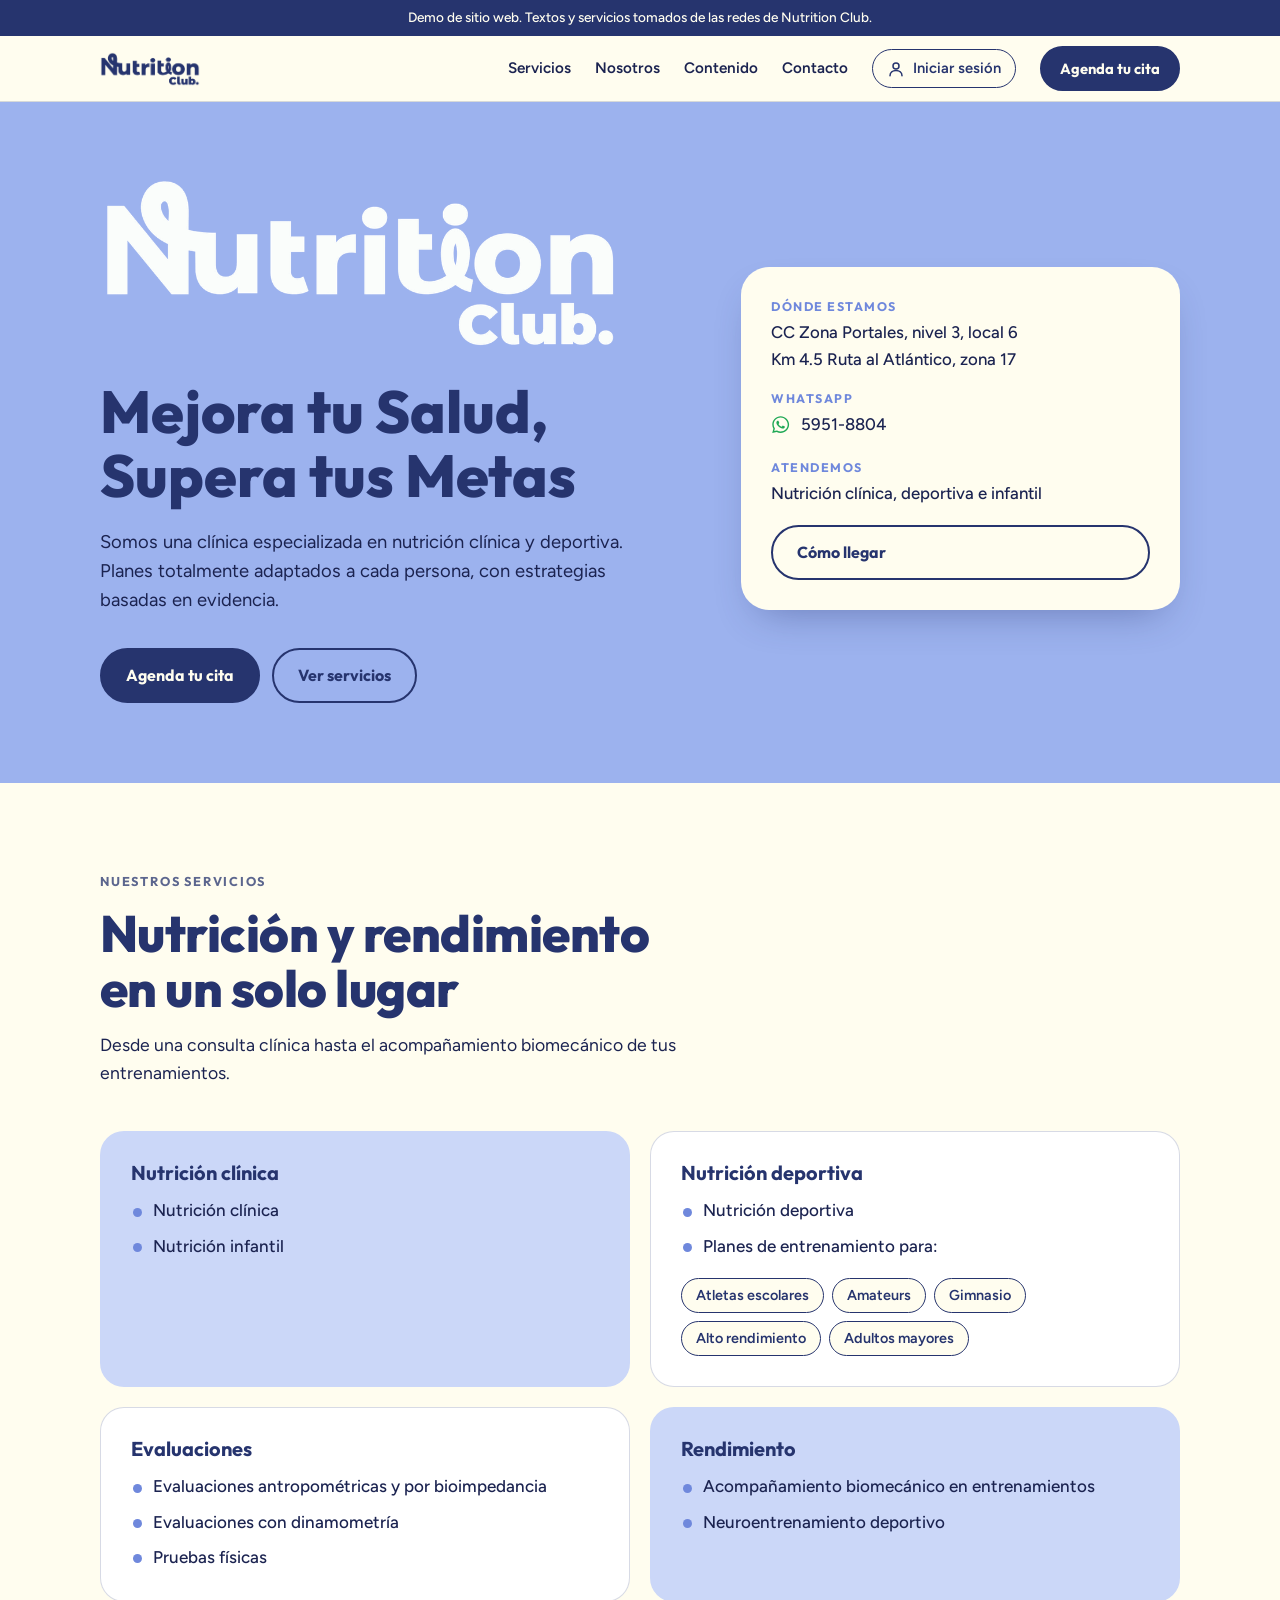
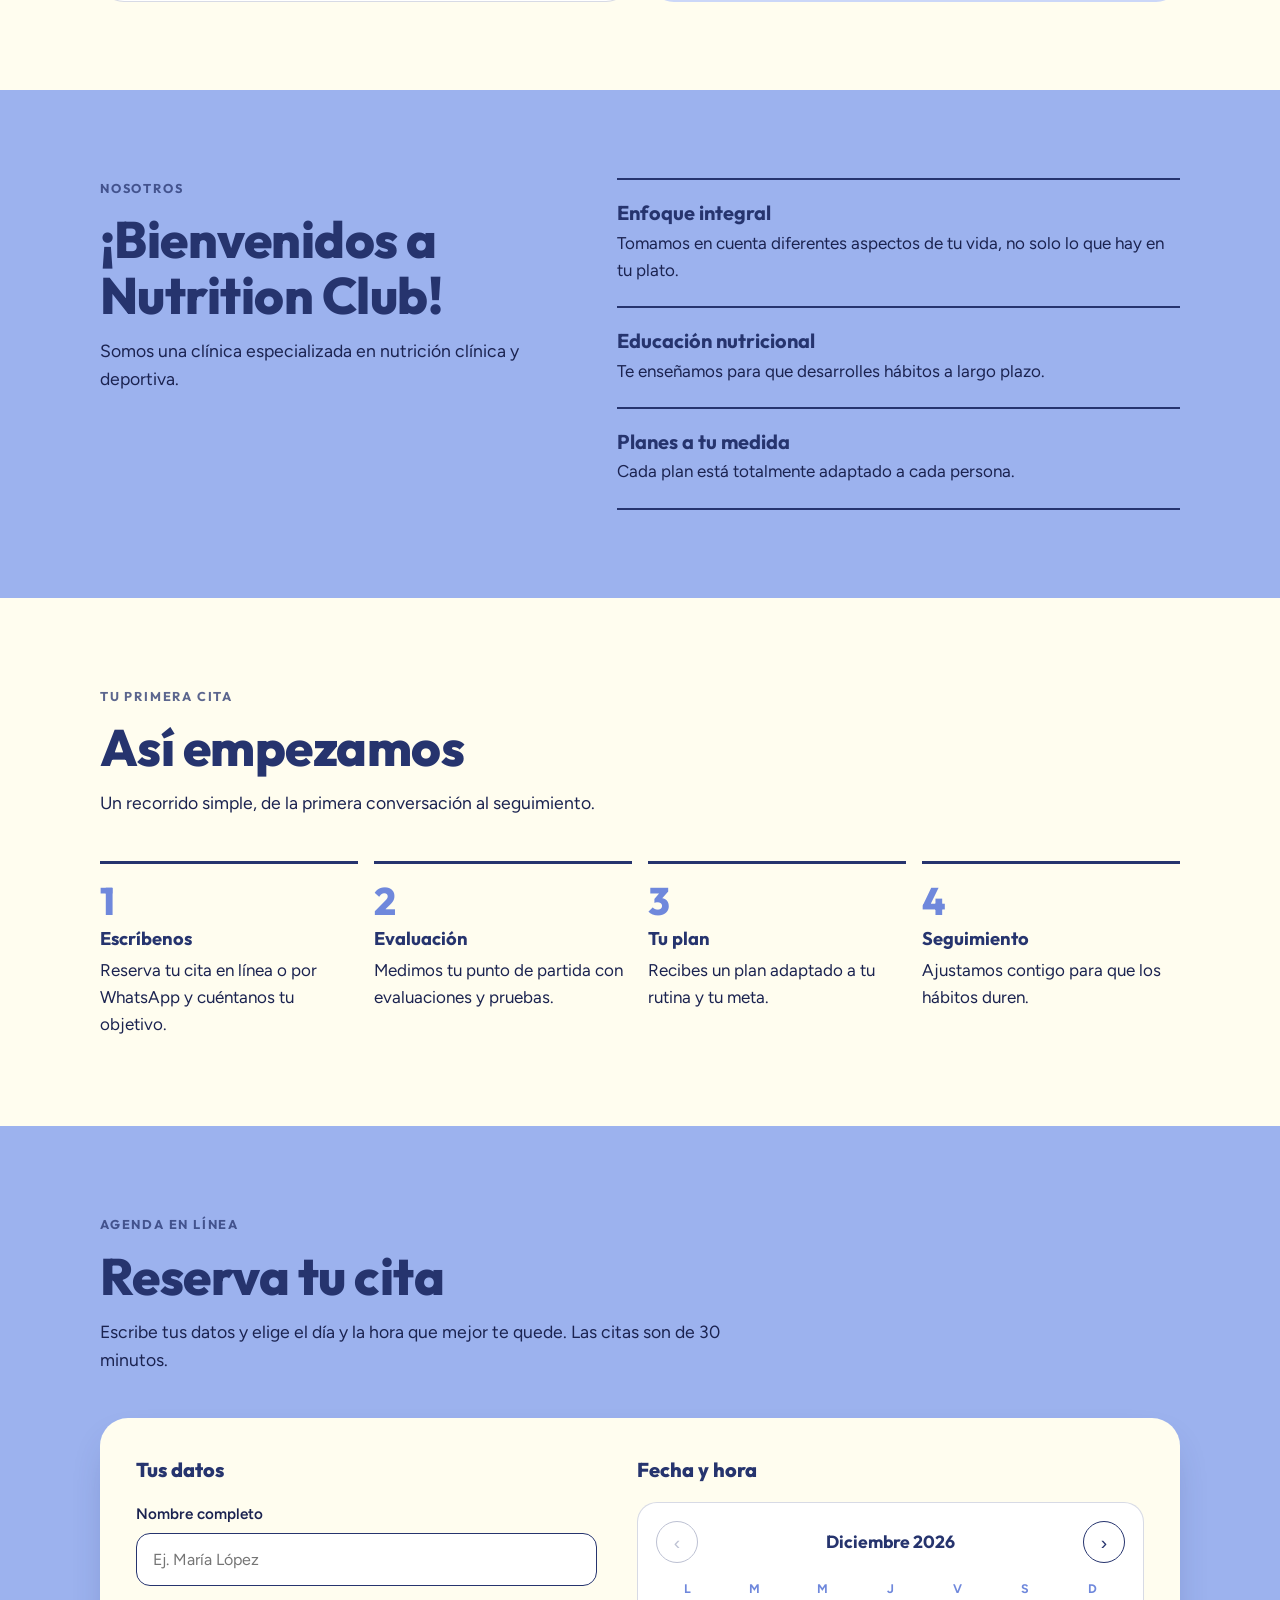
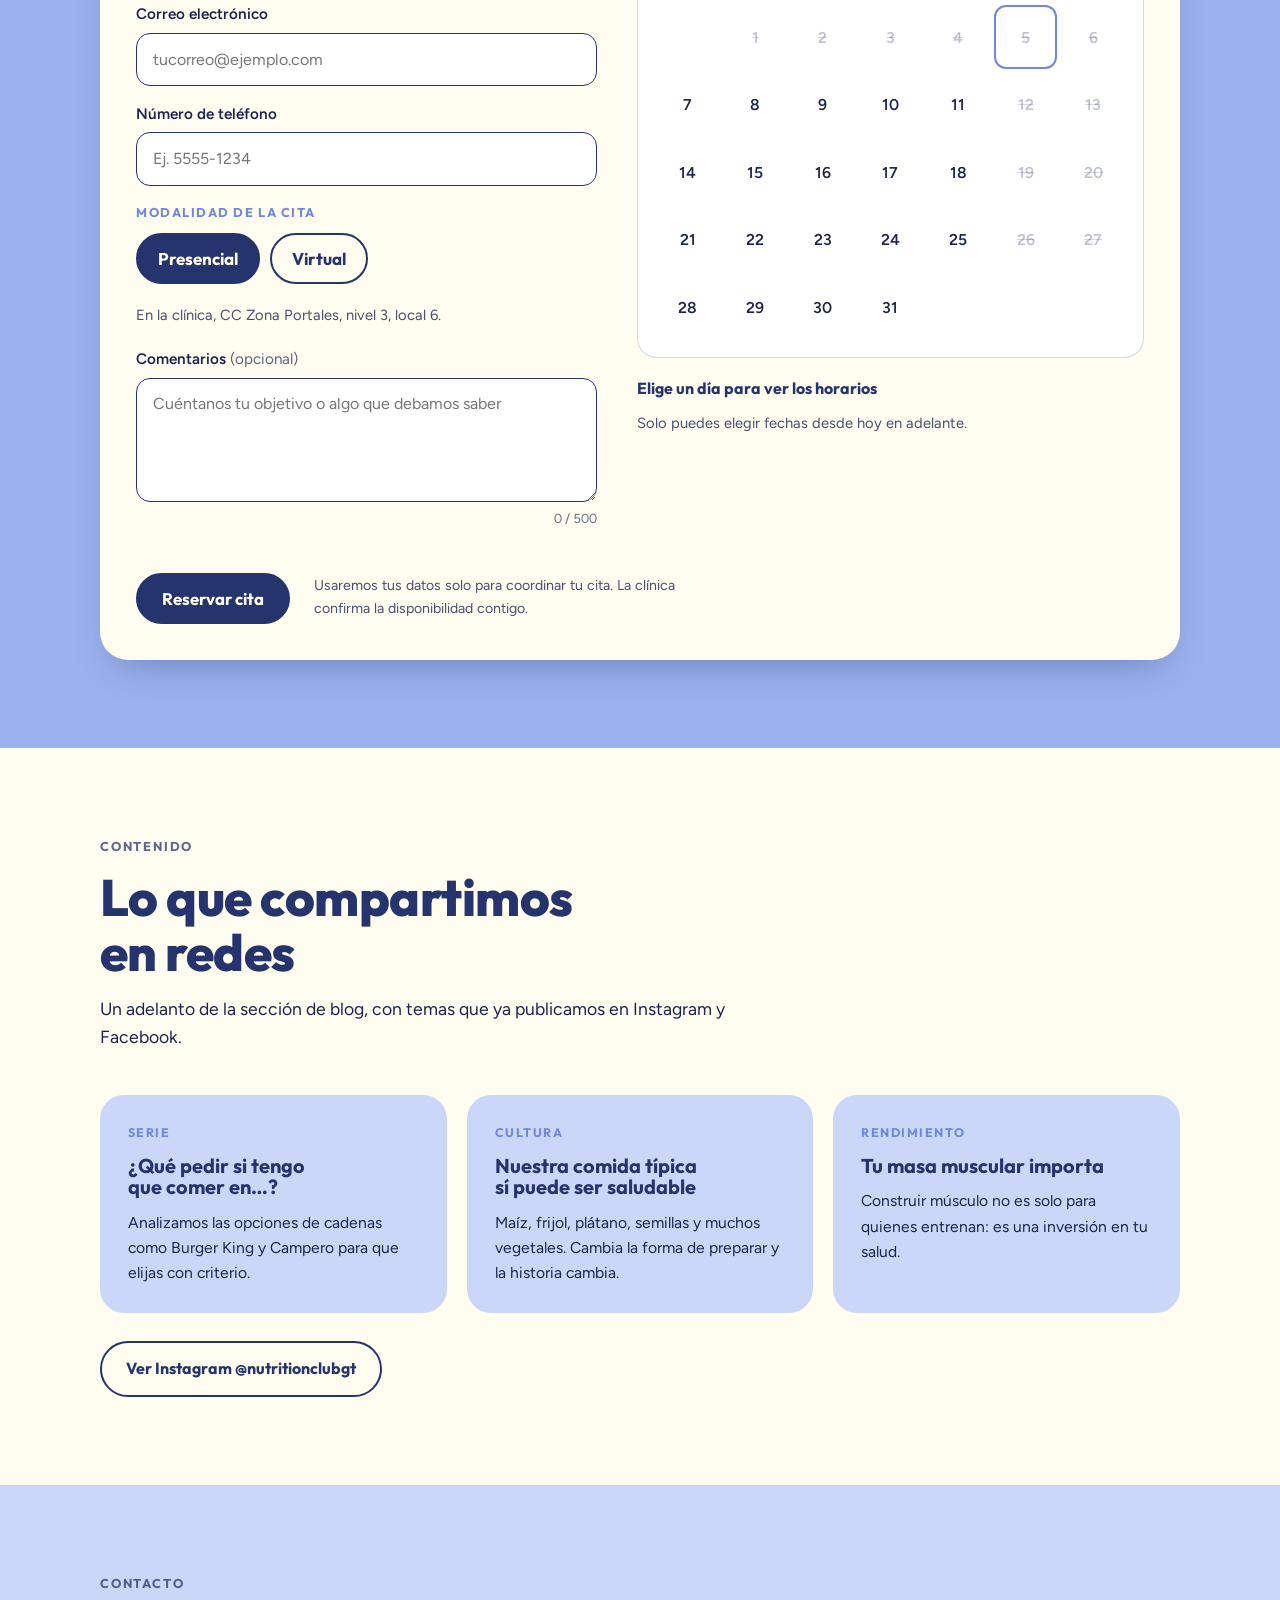
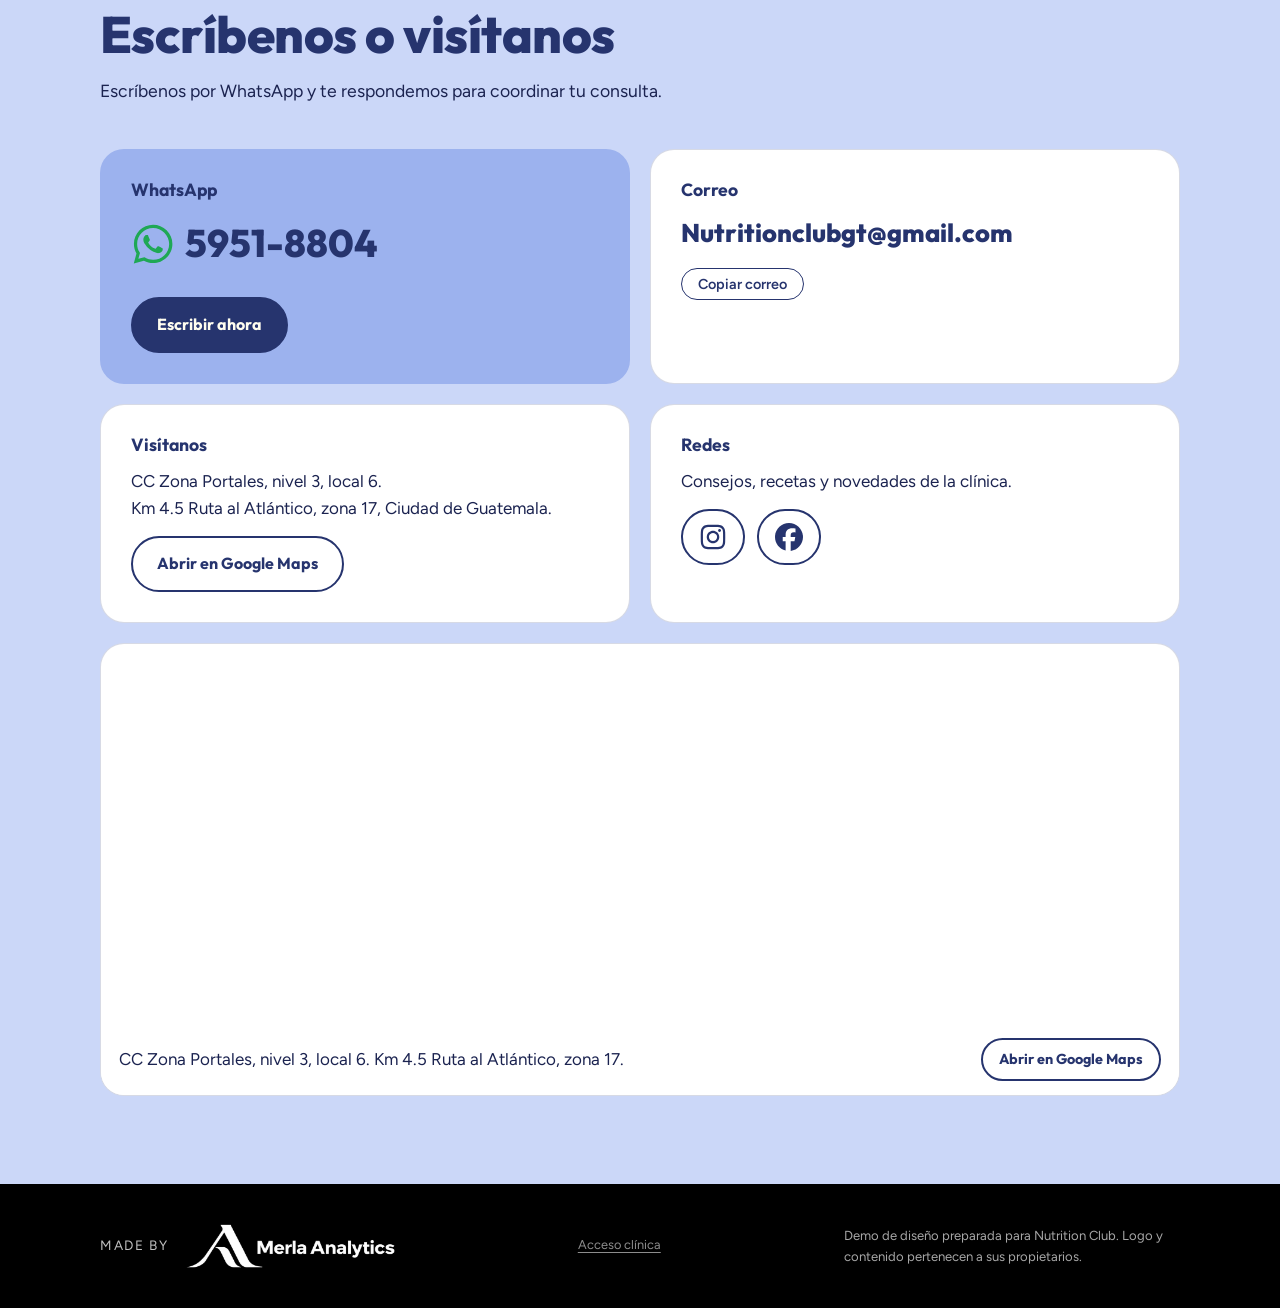
==== commit 1575b2c8: "Add files via upload" ====
--- a/index.html
+++ b/index.html
@@ -19,6 +19,7 @@
       <a href="#nosotros">Nosotros</a>
       <a href="#contenido">Contenido</a>
       <a href="#contacto">Contacto</a>
+      <a class="loginlink" href="admin.html" aria-label="Iniciar sesión (administración)"><svg class="ico" viewBox="0 0 24 24" width="20" height="20" fill="none" stroke="currentColor" stroke-width="2" stroke-linecap="round" stroke-linejoin="round" aria-hidden="true" focusable="false"><circle cx="12" cy="8" r="4"/><path d="M4 21c0-4.400 3.600-7 8-7s8 2.600 8 7"/></svg><span>Iniciar sesión</span></a>
       <a class="btn" href="#agendar">Agenda tu cita</a>
     </nav>
   </div>
@@ -210,6 +211,7 @@
         </div>
       </div>
     </div>
+    <div class="mapbox" id="mapa"><iframe title="Mapa de la ubicación de Nutrition Club" src="https://maps.google.com/maps?q=Centro+Comercial+Zona+Portales,+Km+4.5+Ruta+al+Atl%C3%A1ntico,+Zona+17,+Guatemala&z=16&output=embed" loading="lazy" referrerpolicy="no-referrer-when-downgrade" allowfullscreen></iframe><div class="mapfoot"><span>CC Zona Portales, nivel 3, local 6. Km 4.5 Ruta al Atlántico, zona 17.</span><a class="btn ghost sm" href="https://www.google.com/maps/search/?api=1&query=CC+Zona+Portales+Km+4.5+Ruta+al+Atl%C3%A1ntico+zona+17+Guatemala" target="_blank" rel="noopener">Abrir en Google Maps</a></div></div>
   </div>
 </section>
 </main>
--- a/style.css
+++ b/style.css
@@ -203,14 +203,14 @@
 .rec[data-st="cancelada"] .cita b{text-decoration:line-through}
 .rec .c{min-width:0;overflow-wrap:anywhere;display:grid;gap:3px}
 .rec .c small{opacity:.7}
-.rec .tag{justify-self:start;font-size:.75rem;font-weight:700;letter-spacing:.08em;text-transform:uppercase;background:var(--peri-soft);color:var(--navy);padding:2px 10px;border-radius:999px}
+.rec .tag,.appt .tag{justify-self:start;font-size:.75rem;font-weight:700;letter-spacing:.08em;text-transform:uppercase;background:var(--peri-soft);color:var(--navy);padding:2px 10px;border-radius:999px}
 .rec .wa{display:inline-flex;align-items:center;gap:6px;color:var(--navy);font-weight:600;text-decoration:none}
 .rec .wa .ico{width:16px;height:16px;color:#1FA855}
 .rec .wa:hover span{text-decoration:underline}
 .rec select{font:inherit;font-size:15px;font-weight:600;border:1.5px solid var(--navy);border-radius:12px;padding:8px 10px;background:#fff;color:var(--navy);width:100%}
 .rec .note{grid-column:1/-1;border-top:1px dashed var(--line);padding-top:10px;font-size:.95rem;overflow-wrap:anywhere}
 .rec .note b{font-family:var(--display);font-size:.72rem;letter-spacing:.12em;text-transform:uppercase;color:var(--peri-deep);margin-right:8px}
-.rec .tag.virtual{background:var(--navy);color:var(--cream)}
+.rec .tag.virtual,.appt .tag.virtual{background:var(--navy);color:var(--cream)}
 .empty{background:#fff;border:1.5px dashed var(--line);border-radius:16px;padding:32px;text-align:center}
 @media(max-width:860px){
   .toolbar{grid-template-columns:1fr 1fr}.toolbar .field:first-child{grid-column:1/-1}
@@ -226,4 +226,57 @@
 .contact{background:var(--peri-soft)}
 .contact .card{background:#fff}
 .contact .card.tint{background:var(--peri)}
+/* admin: login, pestañas, calendario */
+.admactions{display:flex;flex-wrap:wrap;gap:10px;align-items:center}
+.login{max-width:400px;background:#fff;border:1.5px solid var(--line);border-radius:24px;padding:28px;display:grid;gap:6px}
+.login h3{margin-bottom:10px}
+.demonote b{font-family:var(--display)}
+.tabs{display:flex;gap:8px;margin-bottom:20px}
+.tabs button{font:700 1rem var(--display);border:2px solid var(--navy);color:var(--navy);background:transparent;border-radius:999px;padding:9px 22px;cursor:pointer}
+.tabs button[aria-selected="true"]{background:var(--navy);color:var(--cream)}
+.calwrap{display:grid;grid-template-columns:1.25fr 1fr;gap:28px;align-items:start}
+.admcal{background:#fff;border:1.5px solid var(--line);border-radius:22px;padding:20px;min-width:0}
+.acells{display:grid;grid-template-columns:repeat(7,minmax(0,1fr));gap:6px}
+.acell{height:66px;min-width:0;border:1.5px solid transparent;border-radius:14px;background:transparent;padding:6px;display:flex;flex-direction:column;align-items:flex-start;justify-content:space-between;font:600 .95rem var(--body);color:var(--ink);cursor:pointer;text-align:left}
+.acell:hover{background:var(--peri-soft)}
+.acell.busy{background:var(--peri-soft)}
+.acell.today{border-color:var(--peri-deep)}
+.acell[aria-pressed="true"]{background:var(--navy);color:var(--cream);border-color:var(--navy)}
+.acell .n{align-self:flex-end;min-width:22px;height:22px;border-radius:999px;background:var(--navy);color:var(--cream);font-size:.78rem;font-weight:700;display:grid;place-items:center;padding:0 6px}
+.acell[aria-pressed="true"] .n{background:var(--cream);color:var(--navy)}
+.legend{margin:14px 0 0;display:flex;align-items:center;gap:8px}
+.legend .dot{width:12px;height:12px;border-radius:4px;background:var(--peri-soft);display:inline-block;border:1.5px solid var(--navy)}
+.dayview{display:grid;gap:12px;min-width:0}
+.dayview h3{text-transform:none}
+.dayview h3 span{display:block;font-family:var(--body);font-weight:500;font-size:.95rem;color:var(--ink);opacity:.75;margin-top:2px}
+.appt{background:#fff;border:1.5px solid var(--line);border-left:6px solid var(--peri-deep);border-radius:16px;padding:14px 16px;display:grid;gap:8px;min-width:0}
+.appt[data-st="contactado"]{border-left-color:#B7791F}
+.appt[data-st="confirmada"]{border-left-color:#1E7B4A}
+.appt[data-st="cancelada"]{border-left-color:#9A9FAC;opacity:.65}
+.appt .top{display:flex;flex-wrap:wrap;gap:8px 12px;align-items:baseline;justify-content:space-between}
+.appt .time{font-family:var(--display);font-weight:800;font-size:1.3rem;color:var(--navy);font-variant-numeric:tabular-nums}
+.appt .who{overflow-wrap:anywhere}
+.appt .who small{display:block;opacity:.75}
+.appt .row{display:flex;flex-wrap:wrap;gap:8px;align-items:center}
+.appt select{font:inherit;font-size:15px;font-weight:600;border:1.5px solid var(--navy);border-radius:12px;padding:7px 10px;background:#fff;color:var(--navy)}
+.btn.wa{background:#1FA855;border-color:#1FA855;color:#fff;padding:9px 16px;font-size:.92rem;gap:8px}
+.btn.wa .ico{width:18px;height:18px}
+.rec .btn.wa{justify-self:start}
+@media(max-width:860px){.calwrap{grid-template-columns:1fr}.acell{height:48px;padding:4px 5px}.acell .n{min-width:18px;height:18px;font-size:.7rem}}
+/* mapa */
+.mapbox{margin-top:20px;border-radius:24px;overflow:hidden;border:1.5px solid var(--line);background:#fff}
+.mapbox iframe{display:block;width:100%;height:380px;border:0}
+.mapph{display:grid;gap:12px;justify-items:start;padding:36px;background:var(--peri-soft)}
+.mapph svg{width:44px;height:44px;color:var(--navy)}
+.mapph strong{font-family:var(--display);font-size:1.3rem;color:var(--navy)}
+.mapfoot{display:flex;flex-wrap:wrap;gap:12px;align-items:center;justify-content:space-between;padding:14px 18px;background:#fff}
+/* enlace de inicio de sesión en el menú */
+.loginlink{display:inline-flex;align-items:center;gap:8px;border:1.5px solid var(--navy);border-radius:999px;padding:7px 14px;text-decoration:none;font-weight:600;font-size:.92rem;color:var(--navy)}
+.loginlink:hover{background:var(--navy);color:var(--cream);text-decoration:none!important}
+.loginlink .ico{width:18px;height:18px}
+@media(max-width:760px){
+  nav{gap:10px}
+  nav a.loginlink{display:inline-flex;padding:0;width:40px;height:40px;justify-content:center}
+  nav a.loginlink span{position:absolute;width:1px;height:1px;overflow:hidden;clip:rect(0 0 0 0)}
+}
 html{-webkit-text-size-adjust:100%}img{max-width:100%}[hidden]{display:none!important}
